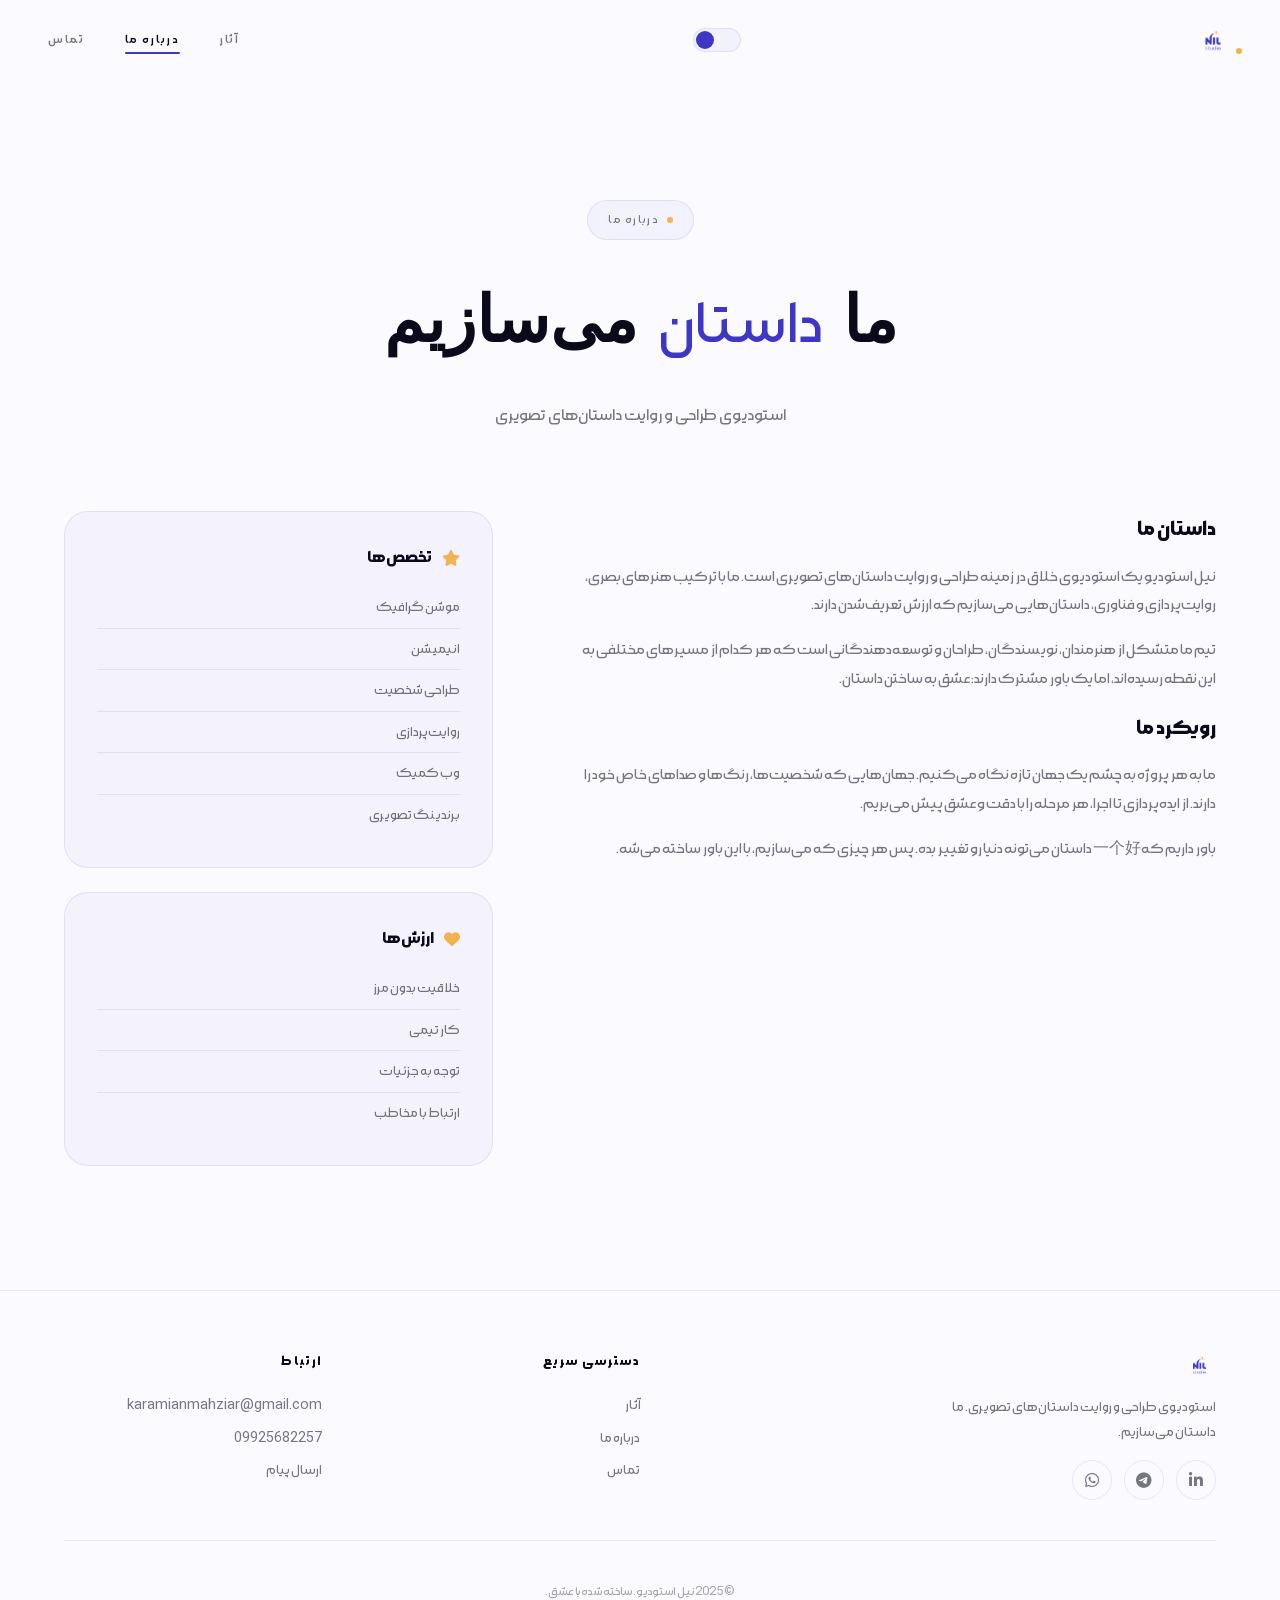
==== about.html @ c428eb84 "Initial commit: Nil Studio portfolio" ====
<!DOCTYPE html>
<html lang="fa" dir="rtl">
<head>
  <meta charset="UTF-8" />
  <meta name="viewport" content="width=device-width, initial-scale=1.0" />
  <title>درباره ما — نیل استودیو</title>
  <link rel="stylesheet" href="style.css" />
  <link rel="preconnect" href="https://fonts.googleapis.com">
  <link rel="preconnect" href="https://fonts.gstatic.com" crossorigin>
  <link href="https://fonts.googleapis.com/css2?family=Orbitron:wght@500;600;700&family=Inter:wght@300;400;500;600;700&display=swap" rel="stylesheet">
  <link rel="stylesheet" href="https://cdnjs.cloudflare.com/ajax/libs/font-awesome/6.4.0/css/all.min.css">
</head>
<body>

  <header class="navbar">
    <a href="index.html" class="logo">
      <img src="logo.png" alt="نیل استودیو" style="height: 32px; width: auto;">
    </a>
    <div class="theme-toggle">
      <input type="checkbox" id="darkModeToggle">
      <label for="darkModeToggle"></label>
    </div>
    <nav>
      <ul>
        <li><a href="index.html">آثار</a></li>
        <li><a href="about.html" class="active">درباره ما</a></li>
        <li><a href="contact.html">تماس</a></li>
      </ul>
    </nav>
  </header>

  <section class="about-page">
    <div class="about-hero-section">
      <div class="container">
        <div class="hero-badge reveal" style="display: inline-flex; margin-bottom: 24px;">
          <span class="hero-badge-dot"></span>
          درباره ما
        </div>
        <h1 class="reveal">
          ما <span class="gradient-text">داستان</span> می‌سازیم
        </h1>
        <p class="section-subtitle reveal" style="margin: 0 auto; max-width: 600px;">
          استودیوی طراحی و روایت داستان‌های تصویری
        </p>
      </div>
    </div>

    <div class="about-content-section">
      <div class="container">
        <div class="about-grid">
          <div class="about-text-block">
            <div class="reveal">
              <h2>داستان ما</h2>
              <p>نیل استودیو یک استودیوی خلاق در زمینه طراحی و روایت داستان‌های تصویری است. ما با ترکیب هنرهای بصری، روایت‌پردازی و فناوری، داستان‌هایی می‌سازیم که ارزش تعریف‌شدن دارند.</p>
              <p>تیم ما متشکل از هنرمندان، نویسندگان، طراحان و توسعه‌دهندگانی است که هر کدام از مسیرهای مختلفی به این نقطه رسیده‌اند، اما یک باور مشترک دارند: عشق به ساختن داستان.</p>
            </div>

            <div class="reveal">
              <h2>رویکرد ما</h2>
              <p>ما به هر پروژه به چشم یک جهان تازه نگاه می‌کنیم. جهان‌هایی که شخصیت‌ها، رنگ‌ها و صداهای خاص خود را دارند. از ایده‌پردازی تا اجرا، هر مرحله را با دقت و عشق پیش می‌بریم.</p>
              <p>باور داریم که一个好 داستان می‌تونه دنیا رو تغییر بده. پس هر چیزی که می‌سازیم، با این باور ساخته می‌شه.</p>
            </div>
          </div>

          <div class="about-sidebar-sticky">
            <div class="about-card reveal">
              <h3><i class="fas fa-star"></i> تخصص‌ها</h3>
              <ul>
                <li>موشن گرافیک</li>
                <li>انیمیشن</li>
                <li>طراحی شخصیت</li>
                <li>روایت‌پردازی</li>
                <li>وب کمیک</li>
                <li>برندینگ تصویری</li>
              </ul>
            </div>

            <div class="about-card reveal">
              <h3><i class="fas fa-heart"></i> ارزش‌ها</h3>
              <ul>
                <li>خلاقیت بدون مرز</li>
                <li>کار تیمی</li>
                <li>توجه به جزئیات</li>
                <li>ارتباط با مخاطب</li>
              </ul>
            </div>
          </div>
        </div>
      </div>
    </div>
  </section>

  <footer class="footer">
    <div class="container">
      <div class="footer-grid">
        <div class="footer-brand">
          <img src="logo.png" alt="نیل استودیو" style="height: 28px; width: auto; margin-bottom: 16px;">
          <p>استودیوی طراحی و روایت داستان‌های تصویری. ما داستان می‌سازیم.</p>
          <div class="footer-social">
            <a href="https://linkedin.com/in/mahziar-karamian-b6a629224/" target="_blank" aria-label="LinkedIn"><i class="fab fa-linkedin-in"></i></a>
            <a href="https://t.me/@M_ahzia_R" target="_blank" aria-label="Telegram"><i class="fab fa-telegram-plane"></i></a>
            <a href="https://wa.me/989925682257" target="_blank" aria-label="WhatsApp"><i class="fab fa-whatsapp"></i></a>
          </div>
        </div>
        <div class="footer-links">
          <h4>دسترسی سریع</h4>
          <a href="index.html">آثار</a>
          <a href="about.html">درباره ما</a>
          <a href="contact.html">تماس</a>
        </div>
        <div class="footer-links">
          <h4>ارتباط</h4>
          <a href="mailto:karamianmahziar@gmail.com">karamianmahziar@gmail.com</a>
          <a href="tel:09925682257">09925682257</a>
          <a href="contact.html">ارسال پیام</a>
        </div>
      </div>
      <div class="footer-bottom">
        &copy; 2025 نیل استودیو. ساخته شده با عشق.
      </div>
    </div>
  </footer>

  <script src="script.js"></script>
</body>
</html>
---- style.css ----
/* ===== DESIGN SYSTEM ===== */
:root {
  --primary: #3e37c4;
  --primary-light: #5B52D9;
  --primary-dark: #2a258a;
  --secondary: #f1b34f;
  --secondary-light: #f5c97a;
  --gradient-1: #3e37c4;
  --gradient-2: #f1b34f;
  --gradient-3: #3e37c4;
  --gradient-hero: #0a0a1a;
  --bg: #0a0a0f;
  --bg-card: rgba(255,255,255,0.04);
  --bg-card-hover: rgba(255,255,255,0.08);
  --surface: rgba(255,255,255,0.06);
  --surface-hover: rgba(255,255,255,0.1);
  --text: #f2f2f2;
  --text-secondary: rgba(255,255,255,0.65);
  --text-tertiary: rgba(255,255,255,0.4);
  --border: rgba(255,255,255,0.1);
  --border-hover: rgba(255,255,255,0.2);
  --glass: rgba(255,255,255,0.04);
  --glass-border: rgba(255,255,255,0.08);
  --shadow: 0 25px 50px -12px rgba(0,0,0,0.5);
  --shadow-lg: 0 50px 100px -20px rgba(0,0,0,0.6);
  --radius-sm: 8px;
  --radius-md: 16px;
  --radius-lg: 24px;
  --radius-xl: 32px;
  --transition: all 0.4s cubic-bezier(0.25, 0.46, 0.45, 0.94);
  --transition-slow: all 0.6s cubic-bezier(0.25, 0.46, 0.45, 0.94);
  --font-display: 'Orbitron', sans-serif;
  --font-body: 'Inter', sans-serif;
  --max-width: 1200px;
  --nav-height: 80px;
}

.light {
  --gradient-hero: #e8e6ff;
  --bg: #fafaff;
  --bg-card: rgba(62,55,196,0.03);
  --bg-card-hover: rgba(62,55,196,0.06);
  --surface: rgba(62,55,196,0.04);
  --surface-hover: rgba(62,55,196,0.08);
  --text: #0a0a1a;
  --text-secondary: rgba(10,10,26,0.55);
  --text-tertiary: rgba(10,10,26,0.35);
  --border: rgba(62,55,196,0.1);
  --border-hover: rgba(62,55,196,0.2);
  --glass: rgba(255,255,255,0.6);
  --glass-border: rgba(108,60,225,0.1);
  --shadow: 0 25px 50px -12px rgba(108,60,225,0.15);
  --shadow-lg: 0 50px 100px -20px rgba(108,60,225,0.2);
}

* { margin: 0; padding: 0; box-sizing: border-box; }

html { scroll-behavior: smooth; }

body {
  background: var(--bg);
  color: var(--text);
  font-family: var(--font-body);
  line-height: 1.7;
  overflow-x: hidden;
  min-height: 100vh;
}

::selection { background: var(--primary); color: #fff; }

::-webkit-scrollbar { width: 6px; }
::-webkit-scrollbar-track { background: var(--bg); }
::-webkit-scrollbar-thumb { background: var(--primary); border-radius: 3px; }
::-webkit-scrollbar-thumb:hover { background: #5B52D9; }

img { max-width: 100%; display: block; }
a { text-decoration: none; color: inherit; }
ul { list-style: none; }

.container {
  max-width: var(--max-width);
  margin: 0 auto;
  padding: 0 24px;
}

/* ===== UTILITY ===== */
.gradient-text {
  color: var(--primary);
}

.gradient-text-2 {
  color: var(--secondary);
}

.section-badge {
  display: inline-flex;
  align-items: center;
  gap: 8px;
  padding: 8px 20px;
  background: var(--surface);
  border: 1px solid var(--border);
  border-radius: 50px;
  font-size: 0.8rem;
  font-weight: 500;
  letter-spacing: 2px;
  text-transform: uppercase;
  color: var(--text-secondary);
  margin-bottom: 20px;
}

.section-badge::before {
  content: '';
  width: 6px;
  height: 6px;
  border-radius: 50%;
  background: var(--secondary);
  animation: pulse-dot 2s ease-in-out infinite;
}

@keyframes pulse-dot {
  0%, 100% { opacity: 1; transform: scale(1); }
  50% { opacity: 0.5; transform: scale(0.8); }
}

.section-title {
  font-family: var(--font-display);
  font-size: clamp(2rem, 5vw, 3.5rem);
  line-height: 1.15;
  margin-bottom: 20px;
  position: relative;
  display: inline-block;
}

.section-title::after {
  content: '';
  position: absolute;
  bottom: -8px;
  left: 0;
  width: 60px;
  height: 3px;
  background: var(--secondary);
  border-radius: 2px;
}

html[dir="rtl"] .section-title::after {
  left: auto;
  right: 0;
}

/* Centered section titles */
.projects-header .section-title::after,
.team-header .section-title::after {
  left: 50%;
  transform: translateX(-50%);
}

html[dir="rtl"] .projects-header .section-title::after,
html[dir="rtl"] .team-header .section-title::after {
  left: auto;
  right: 50%;
  transform: translateX(50%);
}

.section-subtitle {
  font-size: 1.1rem;
  color: var(--text-secondary);
  max-width: 600px;
  line-height: 1.8;
}

/* ===== MOUSE FOLLOWER ===== */
.mouse-follower {
  position: fixed;
  width: 20px;
  height: 20px;
  background: #f1b34f;
  border-radius: 50%;
  pointer-events: none;
  z-index: 99999;
  mix-blend-mode: difference;
  transform: translate(-50%, -50%);
  transition: width 0.3s, height 0.3s, opacity 0.3s;
  opacity: 0;
}

.mouse-follower.active { opacity: 1; }
.mouse-follower.hover { width: 60px; height: 60px; opacity: 0.4; }

/* ===== NAVBAR ===== */
.navbar {
  position: fixed;
  top: 0;
  left: 0;
  right: 0;
  height: var(--nav-height);
  display: flex;
  justify-content: space-between;
  align-items: center;
  padding: 0 48px;
  z-index: 1000;
  background: transparent;
  transition: var(--transition);
}

.navbar.scrolled {
  background: var(--glass);
  backdrop-filter: blur(20px);
  -webkit-backdrop-filter: blur(20px);
  border-bottom: 1px solid var(--glass-border);
}

.logo {
  font-family: var(--font-display);
  font-size: 1.6rem;
  font-weight: 700;
  position: relative;
}

.logo::after {
  content: '';
  position: absolute;
  width: 6px;
  height: 6px;
  border-radius: 50%;
  background: var(--secondary);
  bottom: 2px;
  right: -10px;
  animation: pulse-dot 2s ease-in-out infinite;
}

nav ul {
  display: flex;
  gap: 40px;
  align-items: center;
}

nav a {
  font-size: 0.8rem;
  font-weight: 500;
  letter-spacing: 2px;
  text-transform: uppercase;
  color: var(--text-secondary);
  transition: var(--transition);
  position: relative;
  padding: 5px 0;
}

nav a::after {
  content: '';
  position: absolute;
  bottom: -2px;
  left: 0;
  width: 0;
  height: 2px;
  background: var(--primary);
  transition: width 0.4s cubic-bezier(0.25, 0.46, 0.45, 0.94);
  border-radius: 1px;
}

nav a:hover { color: var(--text); }
nav a:hover::after { width: 100%; }

nav a.active {
  color: var(--text);
}

nav a.active::after {
  width: 100%;
}

.theme-toggle {
  display: flex;
  align-items: center;
  gap: 10px;
}

.theme-toggle input { display: none; }

.theme-toggle label {
  width: 48px;
  height: 24px;
  background: var(--surface);
  border: 1px solid var(--border);
  display: block;
  border-radius: 50px;
  position: relative;
  cursor: pointer;
  transition: var(--transition);
}

.theme-toggle label::after {
  content: '';
  width: 18px;
  height: 18px;
  background: var(--primary);
  position: absolute;
  top: 2px;
  left: 2px;
  border-radius: 50%;
  transition: var(--transition);
}

.theme-toggle input:checked + label::after {
  left: 26px;
}

/* ===== HERO ===== */
.hero {
  position: relative;
  min-height: 100vh;
  display: flex;
  align-items: center;
  justify-content: center;
  text-align: center;
  padding: 120px 24px 80px;
  overflow: hidden;
}

.hero-video {
  padding: 0;
  min-height: 100vh;
}

.hero-video-bg {
  position: absolute;
  inset: 0;
  z-index: 0;
  overflow: hidden;
  background: var(--gradient-hero);
  display: flex;
  align-items: center;
  justify-content: center;
}

.hero-video-fallback {
  position: absolute;
  inset: 0;
  display: flex;
  flex-direction: column;
  align-items: center;
  justify-content: center;
  color: var(--text-secondary);
  z-index: 1;
}

.hero-video-fallback i {
  font-size: 4rem;
  margin-bottom: 16px;
  color: var(--primary);
  opacity: 0.3;
}

.hero-video-fallback span {
  font-size: 0.9rem;
  letter-spacing: 2px;
  text-transform: uppercase;
  opacity: 0.3;
}

.hero-video-bg video {
  width: 100%;
  height: 100%;
  object-fit: cover;
  position: absolute;
  top: 0;
  left: 0;
}

.hero-video-overlay {
  position: absolute;
  inset: 0;
  background: rgba(10,10,26,0.5);
  z-index: 2;
}

.light .hero-video-overlay {
  background: rgba(250,250,255,0.3);
}

.hero-video .hero-grid,
.hero-video .hero-glow {
  z-index: 1;
}

.hero-video .hero-content {
  z-index: 2;
}

.hero-video .hero-scroll {
  z-index: 2;
}

.hero-bg {
  position: absolute;
  inset: 0;
  background: var(--bg);
  z-index: 0;
}

.hero-grid {
  position: absolute;
  inset: 0;
  background-image:
    linear-gradient(var(--border) 1px, transparent 1px),
    linear-gradient(90deg, var(--border) 1px, transparent 1px);
  background-size: 60px 60px;
  z-index: 0;
  opacity: 0.3;
  mask-image: radial-gradient(ellipse at center, black 30%, transparent 70%);
  -webkit-mask-image: radial-gradient(ellipse at center, black 30%, transparent 70%);
}

.hero-glow {
  position: absolute;
  width: 600px;
  height: 600px;
  border-radius: 50%;
  background: var(--primary);
  filter: blur(150px);
  opacity: 0.15;
  top: 50%;
  left: 50%;
  transform: translate(-50%, -50%);
  z-index: 0;
  animation: glow-float 8s ease-in-out infinite;
}

.hero-glow-2 {
  position: absolute;
  width: 400px;
  height: 400px;
  border-radius: 50%;
  background: #f1b34f;
  filter: blur(120px);
  opacity: 0.08;
  top: 30%;
  right: 10%;
  z-index: 0;
  animation: glow-float 10s ease-in-out infinite reverse;
}

@keyframes glow-float {
  0%, 100% { transform: translate(-50%, -50%) scale(1); }
  33% { transform: translate(-40%, -60%) scale(1.1); }
  66% { transform: translate(-60%, -40%) scale(0.95); }
}

.hero-content {
  position: relative;
  z-index: 1;
  max-width: 900px;
}

.hero-badge {
  display: inline-flex;
  align-items: center;
  gap: 8px;
  padding: 8px 20px;
  background: var(--surface);
  border: 1px solid var(--border);
  border-radius: 50px;
  font-size: 0.8rem;
  letter-spacing: 2px;
  text-transform: uppercase;
  color: var(--text-secondary);
  margin-bottom: 30px;
  backdrop-filter: blur(10px);
}

.hero-badge-dot {
  width: 6px;
  height: 6px;
  border-radius: 50%;
  background: var(--secondary);
  animation: pulse-dot 2s ease-in-out infinite;
}

.hero-title {
  font-family: var(--font-display);
  font-size: clamp(2.5rem, 8vw, 5.5rem);
  line-height: 1.08;
  margin-bottom: 24px;
  font-weight: 700;
  text-shadow: 0 0 80px rgba(62,55,196,0.15);
}

.hero-title-line {
  display: block;
}

.hero-title .gradient-text {
  display: inline-block;
}

.hero-subtitle {
  font-size: clamp(1rem, 2vw, 1.25rem);
  color: var(--text-secondary);
  max-width: 600px;
  margin: 0 auto 40px;
  line-height: 1.8;
}

.hero-actions {
  display: flex;
  gap: 16px;
  justify-content: center;
  flex-wrap: wrap;
}

.btn-primary {
  display: inline-flex;
  align-items: center;
  gap: 10px;
  padding: 16px 36px;
  background: var(--primary);
  color: #fff;
  border: none;
  border-radius: 50px;
  font-size: 0.9rem;
  font-weight: 600;
  font-family: var(--font-body);
  cursor: pointer;
  transition: var(--transition);
  position: relative;
  overflow: hidden;
}

.btn-primary i {
  color: var(--secondary);
}

.btn-primary::before {
  content: '';
  position: absolute;
  inset: 0;
  background: rgba(241,179,79,0.15);
  opacity: 0;
  transition: var(--transition);
}

.btn-primary:hover::before { opacity: 1; }
.btn-primary:hover { transform: translateY(-3px); box-shadow: 0 20px 40px -10px rgba(241,179,79,0.3); }

.btn-primary:hover i {
  animation: arrow-bounce 0.8s ease-in-out infinite;
}

.btn-secondary {
  display: inline-flex;
  align-items: center;
  gap: 10px;
  padding: 16px 36px;
  background: transparent;
  color: var(--text);
  border: 1px solid var(--border);
  border-radius: 50px;
  font-size: 0.9rem;
  font-weight: 600;
  font-family: var(--font-body);
  cursor: pointer;
  transition: var(--transition);
}

.btn-secondary:hover {
  border-color: var(--primary);
  background: var(--surface);
  transform: translateY(-3px);
}

.hero-scroll {
  position: absolute;
  bottom: 40px;
  left: 50%;
  transform: translateX(-50%);
  z-index: 1;
  display: flex;
  flex-direction: column;
  align-items: center;
  gap: 8px;
  color: var(--text-tertiary);
  font-size: 0.7rem;
  letter-spacing: 2px;
  text-transform: uppercase;
}

.scroll-line {
  width: 1px;
  height: 40px;
  background: var(--text-tertiary);
  position: relative;
  overflow: hidden;
}

.scroll-line::after {
  content: '';
  position: absolute;
  top: -50%;
  left: 0;
  width: 100%;
  height: 50%;
  background: #f1b34f;
  animation: scroll-line 2s ease-in-out infinite;
}

@keyframes scroll-line {
  0% { top: -50%; }
  100% { top: 100%; }
}

/* ===== FLOATING SHAPES ===== */
.floating-shapes {
  position: absolute;
  inset: 0;
  z-index: 0;
  pointer-events: none;
  overflow: hidden;
}

.shape {
  position: absolute;
  border-radius: 50%;
  opacity: 0.03;
  animation: shape-float 20s ease-in-out infinite;
}

.shape:nth-child(1) {
  width: 300px; height: 300px;
  background: var(--primary);
  top: 10%; left: 5%;
  animation-delay: 0s;
}

.shape:nth-child(2) {
  width: 200px; height: 200px;
  background: #f1b34f;
  top: 60%; right: 10%;
  animation-delay: -5s;
}

.shape:nth-child(3) {
  width: 150px; height: 150px;
  background: var(--primary-light);
  bottom: 20%; left: 30%;
  animation-delay: -10s;
}

.shape:nth-child(4) {
  width: 250px; height: 250px;
  background: var(--primary);
  top: 20%; right: 30%;
  animation-delay: -15s;
  border-radius: 30% 70% 70% 30% / 30% 30% 70% 70%;
}

@keyframes shape-float {
  0%, 100% { transform: translate(0, 0) rotate(0deg); }
  25% { transform: translate(30px, -50px) rotate(5deg); }
  50% { transform: translate(-20px, 30px) rotate(-3deg); }
  75% { transform: translate(50px, 20px) rotate(7deg); }
}

/* ===== PROJECTS SECTION ===== */
.projects-section {
  padding: 120px 0;
  position: relative;
}

.projects-section::before {
  content: '';
  position: absolute;
  top: 0;
  left: 0;
  right: 0;
  height: 1px;
  background: linear-gradient(90deg, transparent, rgba(241,179,79,0.3), transparent);
}

.projects-section::after {
  content: '';
  position: absolute;
  bottom: 0;
  left: 0;
  right: 0;
  height: 1px;
  background: linear-gradient(90deg, transparent, rgba(241,179,79,0.3), transparent);
}

.projects-header {
  text-align: center;
  margin-bottom: 80px;
}

.projects-grid {
  display: flex;
  flex-direction: column;
  gap: 30px;
}

.project-card {
  display: grid;
  grid-template-columns: 1fr 1fr;
  gap: 60px;
  align-items: center;
  padding: 40px;
  background: var(--bg-card);
  border: 1px solid var(--border);
  border-radius: var(--radius-lg);
  transition: var(--transition);
  position: relative;
  overflow: hidden;
  cursor: pointer;
}

.project-card::before {
  content: '';
  position: absolute;
  inset: 0;
  background: linear-gradient(135deg, rgba(241,179,79,0.08), rgba(62,55,196,0.04));
  opacity: 0;
  transition: var(--transition);
  border-radius: var(--radius-lg);
}

.project-card::after {
  content: '';
  position: absolute;
  right: -50%;
  top: -50%;
  width: 200%;
  height: 200%;
  background: radial-gradient(circle at var(--mouse-x, 50%) var(--mouse-y, 50%), rgba(241,179,79,0.06), transparent 60%);
  opacity: 0;
  transition: opacity 0.6s;
  pointer-events: none;
  z-index: 0;
  border-radius: var(--radius-lg);
}

.project-card:hover {
  border-color: rgba(241,179,79,0.3);
  background: var(--bg-card-hover);
  transform: translateY(-4px);
  box-shadow: 0 30px 60px -15px rgba(241,179,79,0.15), var(--shadow);
}

.project-card:hover::before {
  opacity: 1;
}

.project-card:hover::after {
  opacity: 1;
}

.project-card-content {
  position: relative;
  z-index: 1;
}

.project-card-label {
  display: inline-block;
  padding: 6px 14px;
  background: rgba(241,179,79,0.12);
  border: 1px solid rgba(241,179,79,0.25);
  border-radius: 50px;
  font-size: 0.7rem;
  letter-spacing: 1px;
  text-transform: uppercase;
  color: var(--secondary);
  margin-bottom: 16px;
  font-weight: 600;
}

.project-card-title {
  font-family: var(--font-display);
  font-size: 1.6rem;
  margin-bottom: 16px;
  line-height: 1.3;
}

.project-card-desc {
  color: var(--text-secondary);
  margin-bottom: 24px;
  line-height: 1.7;
  font-size: 0.95rem;
}

.project-card-tags {
  display: flex;
  gap: 8px;
  flex-wrap: wrap;
  margin-bottom: 24px;
}

.project-tag {
  padding: 4px 12px;
  background: var(--surface);
  border: 1px solid var(--border);
  border-radius: 50px;
  font-size: 0.75rem;
  color: var(--text-secondary);
  transition: var(--transition);
}

.project-tag:hover {
  border-color: var(--secondary);
  color: var(--secondary);
}

.project-card-link {
  display: inline-flex;
  align-items: center;
  gap: 10px;
  font-size: 0.85rem;
  font-weight: 600;
  color: var(--text);
  transition: var(--transition);
  padding: 12px 28px;
  border: 1px solid var(--border);
  border-radius: 50px;
  position: relative;
  overflow: hidden;
}

.project-card-link::before {
  content: '';
  position: absolute;
  inset: 0;
  background: linear-gradient(135deg, var(--primary), rgba(62,55,196,0.6));
  opacity: 0;
  transition: var(--transition);
  border-radius: 50px;
}

.project-card-link i {
  transition: var(--transition);
  position: relative;
  z-index: 1;
}

.project-card-link span {
  position: relative;
  z-index: 1;
}

.project-card-link:hover {
  border-color: transparent;
  color: #fff;
  transform: translateY(-2px);
  box-shadow: 0 12px 30px -8px rgba(62,55,196,0.4);
}

.project-card-link:hover::before {
  opacity: 1;
}

.project-card-link:hover i {
  animation: arrow-bounce 0.8s ease-in-out infinite;
}

@keyframes arrow-bounce {
  0%, 100% { transform: translateX(0); }
  50% { transform: translateX(4px); }
}

.project-card-visual {
  position: relative;
  z-index: 1;
  aspect-ratio: 4/3;
  border-radius: var(--radius-md);
  overflow: hidden;
  background: var(--surface);
}

.project-card-image {
  width: 100%;
  height: 100%;
  object-fit: cover;
  transition: var(--transition-slow);
}

.project-card:hover .project-card-image {
  transform: scale(1.05);
}

.card-video {
  width: 100%;
  height: 100%;
  object-fit: cover;
  transition: var(--transition-slow);
  display: block;
}

.project-card:hover .card-video {
  transform: scale(1.05);
}

.project-card-visual-placeholder {
  width: 100%;
  height: 100%;
  display: flex;
  flex-direction: column;
  align-items: center;
  justify-content: center;
  gap: 12px;
  background: var(--primary);
  color: #fff;
  font-weight: 600;
  font-size: 1rem;
  opacity: 0.6;
}

.project-card-visual-placeholder i {
  font-size: 2rem;
  opacity: 0.5;
}

.video-mute-btn {
  position: absolute;
  bottom: 12px;
  right: 12px;
  z-index: 3;
  width: 36px;
  height: 36px;
  border-radius: 50%;
  border: none;
  background: rgba(10,10,15,0.7);
  color: #f2f2f2;
  font-size: 0.9rem;
  cursor: pointer;
  display: flex;
  align-items: center;
  justify-content: center;
  opacity: 0;
  transition: var(--transition);
  backdrop-filter: blur(4px);
}

html[dir="rtl"] .video-mute-btn {
  right: auto;
  left: 12px;
}

.project-card:hover .video-mute-btn {
  opacity: 1;
}

.video-mute-btn:hover {
  background: rgba(10,10,15,0.9);
  transform: scale(1.1);
}

.project-card-visual-overlay {
  position: absolute;
  inset: 0;
  background: linear-gradient(135deg, rgba(241,179,79,0.3), rgba(62,55,196,0.2));
  opacity: 0;
  transition: var(--transition);
}

.project-card-visual-overlay::after {
  content: '';
  position: absolute;
  inset: 0;
  border: 2px solid rgba(241,179,79,0.4);
  opacity: 0;
  transition: var(--transition);
  border-radius: inherit;
}

.project-card:hover .project-card-visual-overlay {
  opacity: 1;
}

.project-card:hover .project-card-visual-overlay::after {
  opacity: 1;
}

/* Alternate layout */
.project-card:nth-child(even) {
  grid-template-columns: 1fr 1fr;
}

.project-card:nth-child(even) .project-card-visual {
  order: -1;
}

@media (max-width: 1024px) {
  .project-card,
  .project-card:nth-child(even) {
    grid-template-columns: 1fr;
    gap: 30px;
  }
  .project-card:nth-child(even) .project-card-visual {
    order: 0;
  }
  .project-card-title {
    font-size: 1.3rem;
  }
}

@media (max-width: 768px) {
  .projects-section {
    padding: 80px 0;
  }
  .project-card {
    padding: 24px;
  }
}

@media (max-width: 480px) {
  .project-card-title {
    font-size: 1.1rem;
  }
}

/* ===== STATS SECTION ===== */
.stats-section {
  padding: 100px 0;
  position: relative;
}

.stats-section::before {
  content: '';
  position: absolute;
  inset: 0;
  background: var(--surface);
  mask-image: linear-gradient(to bottom, transparent, black 20%, black 80%, transparent);
  -webkit-mask-image: linear-gradient(to bottom, transparent, black 20%, black 80%, transparent);
}

.stats-grid {
  display: grid;
  grid-template-columns: repeat(4, 1fr);
  gap: 40px;
  position: relative;
  z-index: 1;
}

.stat-item {
  text-align: center;
  padding: 40px 20px;
  transition: var(--transition);
}

.stat-item:hover .stat-number {
  transform: scale(1.05);
}

.stat-number {
  transition: var(--transition);
}

.stat-number {
  font-family: var(--font-display);
  font-size: 3.5rem;
  font-weight: 700;
  color: var(--secondary);
  margin-bottom: 8px;
  line-height: 1;
  text-shadow: 0 0 40px rgba(241,179,79,0.15);
}

.stat-label {
  color: var(--text-secondary);
  font-size: 0.9rem;
  font-weight: 500;
}

/* ===== TESTIMONIALS / QUOTE ===== */
.quote-section {
  padding: 100px 0;
  text-align: center;
  position: relative;
}

.quote-section::before {
  content: '';
  position: absolute;
  top: 0;
  left: 0;
  right: 0;
  height: 1px;
  background: linear-gradient(90deg, transparent, rgba(241,179,79,0.3), transparent);
}

.quote-section::after {
  content: '';
  position: absolute;
  bottom: 0;
  left: 0;
  right: 0;
  height: 1px;
  background: linear-gradient(90deg, transparent, rgba(241,179,79,0.3), transparent);
}

.quote-block {
  max-width: 700px;
  margin: 0 auto;
}

.quote-icon {
  font-size: 3rem;
  color: var(--text-tertiary);
  margin-bottom: 24px;
  line-height: 1;
  font-family: serif;
}

.quote-text {
  font-size: 1.5rem;
  line-height: 1.6;
  color: var(--text);
  margin-bottom: 24px;
  font-style: italic;
}

.quote-author {
  color: var(--text-secondary);
  font-size: 0.9rem;
  font-weight: 500;
}

/* ===== FOOTER ===== */
.footer {
  padding: 60px 0 40px;
  border-top: 1px solid var(--border);
}

.footer-grid {
  display: grid;
  grid-template-columns: 2fr 1fr 1fr;
  gap: 60px;
  margin-bottom: 40px;
}

.footer-brand h3 {
  font-family: var(--font-display);
  font-size: 1.3rem;
  margin-bottom: 16px;
  color: var(--primary);
}

.footer-brand p {
  color: var(--text-secondary);
  font-size: 0.9rem;
  max-width: 300px;
  line-height: 1.7;
}

.footer-links h4 {
  font-size: 0.8rem;
  font-weight: 600;
  letter-spacing: 2px;
  text-transform: uppercase;
  color: var(--text);
  margin-bottom: 16px;
}

.footer-links a {
  display: block;
  color: var(--text-secondary);
  font-size: 0.9rem;
  padding: 4px 0;
  transition: var(--transition);
}

.footer-links a:hover { color: var(--text); }

.footer-social {
  display: flex;
  gap: 12px;
  margin-top: 16px;
}

.footer-social a {
  width: 40px;
  height: 40px;
  display: flex;
  align-items: center;
  justify-content: center;
  border-radius: 50%;
  border: 1px solid var(--border);
  color: var(--text-secondary);
  transition: var(--transition);
}

.footer-social a:hover {
  border-color: var(--secondary);
  color: var(--secondary);
  background: var(--surface);
  transform: translateY(-3px);
}

.footer-bottom {
  text-align: center;
  padding-top: 40px;
  border-top: 1px solid var(--border);
  color: var(--text-tertiary);
  font-size: 0.8rem;
}

/* ===== ABOUT PAGE ===== */
.about-page {
  padding-top: var(--nav-height);
}

.about-hero-section {
  padding: 120px 0 80px;
  text-align: center;
  position: relative;
}

.about-hero-section h1 {
  font-family: var(--font-display);
  font-size: clamp(2.5rem, 6vw, 4rem);
  margin-bottom: 20px;
}

.about-content-section {
  padding: 0 0 100px;
}

.about-grid {
  display: grid;
  grid-template-columns: 1.5fr 1fr;
  gap: 80px;
  align-items: start;
}

.about-text-block h2 {
  font-size: 1.3rem;
  font-weight: 600;
  margin-bottom: 16px;
  margin-top: 40px;
}

.about-text-block h2:first-child { margin-top: 0; }

.about-text-block p {
  color: var(--text-secondary);
  line-height: 1.8;
  margin-bottom: 16px;
}

.about-sidebar-sticky {
  position: sticky;
  top: calc(var(--nav-height) + 40px);
}

.about-card {
  background: var(--bg-card);
  border: 1px solid var(--border);
  border-radius: var(--radius-lg);
  padding: 32px;
  margin-bottom: 24px;
}

.about-card h3 {
  font-size: 1rem;
  font-weight: 600;
  margin-bottom: 16px;
  display: flex;
  align-items: center;
  gap: 10px;
}

.about-card h3 i { color: var(--secondary); }

.about-card ul li {
  padding: 8px 0;
  border-bottom: 1px solid var(--border);
  color: var(--text-secondary);
  font-size: 0.9rem;
}

.about-card ul li:last-child { border-bottom: none; }

/* ===== CONTACT PAGE ===== */
.contact-page {
  padding-top: var(--nav-height);
}

.contact-hero-section {
  padding: 120px 0 80px;
  text-align: center;
  position: relative;
}

.contact-hero-section h1 {
  font-family: var(--font-display);
  font-size: clamp(2.5rem, 6vw, 4rem);
  margin-bottom: 20px;
}

.contact-content-section {
  padding: 0 0 100px;
}

.contact-grid {
  display: grid;
  grid-template-columns: 1fr 1fr;
  gap: 80px;
}

.contact-info-cards {
  display: flex;
  flex-direction: column;
  gap: 16px;
}

.contact-info-card {
  display: flex;
  align-items: flex-start;
  gap: 16px;
  padding: 20px;
  background: var(--bg-card);
  border: 1px solid var(--border);
  border-radius: var(--radius-md);
  transition: var(--transition);
}

.contact-info-card:hover {
  border-color: var(--border-hover);
  background: var(--bg-card-hover);
}

.contact-info-card-icon {
  width: 44px;
  height: 44px;
  display: flex;
  align-items: center;
  justify-content: center;
  border-radius: 12px;
  background: rgba(62,55,196,0.15);
  color: var(--secondary);
  font-size: 1.1rem;
  flex-shrink: 0;
}

.contact-info-card h4 {
  font-size: 0.9rem;
  font-weight: 600;
  margin-bottom: 4px;
}

.contact-info-card p {
  color: var(--text-secondary);
  font-size: 0.85rem;
}

.contact-socials {
  display: flex;
  gap: 12px;
  margin-top: 8px;
}

.contact-socials a {
  width: 48px;
  height: 48px;
  display: flex;
  align-items: center;
  justify-content: center;
  border-radius: 50%;
  border: 1px solid var(--border);
  color: var(--text-secondary);
  transition: var(--transition);
  font-size: 1.1rem;
}

.contact-socials a:hover {
  border-color: var(--secondary);
  color: var(--secondary);
  background: var(--surface);
  transform: translateY(-3px);
}

.contact-form-card {
  background: var(--bg-card);
  border: 1px solid var(--border);
  border-radius: var(--radius-lg);
  padding: 40px;
}

.contact-form-card h3 {
  font-size: 1.3rem;
  font-weight: 600;
  margin-bottom: 8px;
}

.contact-form-card > p {
  color: var(--text-secondary);
  font-size: 0.9rem;
  margin-bottom: 32px;
}

.form-group {
  margin-bottom: 20px;
}

.form-group label {
  display: block;
  font-size: 0.85rem;
  font-weight: 500;
  margin-bottom: 8px;
  color: var(--text);
}

.form-group input,
.form-group textarea {
  width: 100%;
  padding: 14px 16px;
  background: var(--surface);
  border: 1px solid var(--border);
  border-radius: var(--radius-sm);
  color: var(--text);
  font-family: var(--font-body);
  font-size: 0.95rem;
  transition: var(--transition);
}

.form-group input:focus,
.form-group textarea:focus {
  outline: none;
  border-color: var(--primary);
  background: var(--bg-card);
  box-shadow: 0 0 0 3px rgba(62,55,196,0.15);
}

/* ===== RESUME PAGE ===== */
.resume-page {
  padding-top: var(--nav-height);
}

.resume-hero-section {
  padding: 120px 0 60px;
  text-align: center;
}

.resume-hero-section h1 {
  font-family: var(--font-display);
  font-size: clamp(2.5rem, 6vw, 4rem);
  margin-bottom: 16px;
}

.resume-container {
  max-width: 900px;
  margin: 0 auto;
  padding: 0 24px 100px;
}

.resume-header-card {
  background: var(--bg-card);
  border: 1px solid var(--border);
  border-radius: var(--radius-lg);
  padding: 48px;
  text-align: center;
  margin-bottom: 40px;
}

.resume-header-info h1 {
  font-size: 2rem;
  margin-bottom: 20px;
}

.resume-contact-row {
  display: flex;
  justify-content: center;
  gap: 24px;
  flex-wrap: wrap;
  margin-bottom: 20px;
}

.resume-contact-item {
  display: flex;
  align-items: center;
  gap: 8px;
  color: var(--text-secondary);
  font-size: 0.9rem;
}

.resume-contact-item i {
  color: var(--secondary);
}

.resume-summary {
  color: var(--text-secondary);
  max-width: 600px;
  margin: 0 auto;
  line-height: 1.7;
}

.resume-grid {
  display: grid;
  grid-template-columns: 1fr 1.5fr;
  gap: 40px;
}

.resume-section {
  margin-bottom: 40px;
}

.section-title-resume {
  font-size: 1.1rem;
  font-weight: 600;
  margin-bottom: 20px;
  display: flex;
  align-items: center;
  gap: 10px;
}

.section-title-resume i { color: var(--secondary); }

.skills-category {
  margin-bottom: 20px;
}

.skills-category h3 {
  font-size: 0.9rem;
  font-weight: 600;
  margin-bottom: 6px;
}

.skills-category p {
  font-size: 0.85rem;
  color: var(--text-secondary);
  line-height: 1.6;
}

.education-item {
  margin-bottom: 16px;
}

.education-item h3 {
  font-size: 0.95rem;
  font-weight: 600;
  margin-bottom: 4px;
}

.education-item p {
  font-size: 0.85rem;
  color: var(--text-secondary);
}

.cert-list li {
  display: flex;
  align-items: flex-start;
  gap: 10px;
  padding: 8px 0;
  font-size: 0.9rem;
  color: var(--text-secondary);
}

.cert-list li i {
  color: var(--secondary);
  margin-top: 3px;
}

.experience-item {
  margin-bottom: 32px;
  padding-bottom: 32px;
  border-bottom: 1px solid var(--border);
}

.experience-item:last-child { border-bottom: none; margin-bottom: 0; padding-bottom: 0; }

.exp-header {
  display: flex;
  justify-content: space-between;
  align-items: flex-start;
  gap: 12px;
  margin-bottom: 4px;
}

.exp-header h3 {
  font-size: 1rem;
  font-weight: 600;
}

.exp-date {
  font-size: 0.8rem;
  color: var(--secondary);
  white-space: nowrap;
  padding: 4px 12px;
  background: var(--surface);
  border-radius: 50px;
}

.exp-location {
  font-size: 0.85rem;
  color: var(--text-secondary);
  margin-bottom: 12px;
  font-style: italic;
}

.exp-details {
  padding-left: 20px;
}

.exp-details li {
  position: relative;
  padding: 4px 0;
  font-size: 0.9rem;
  color: var(--text-secondary);
  line-height: 1.6;
}

.exp-details li::before {
  content: '›';
  position: absolute;
  left: -16px;
  color: var(--secondary);
  font-weight: 700;
  font-size: 1.1rem;
}

/* ===== PROJECT DETAIL PAGES ===== */
.project-detail-page {
  padding-top: var(--nav-height);
}

.project-detail-hero {
  padding: 120px 0 60px;
  text-align: center;
  position: relative;
}

.project-detail-hero h1 {
  font-family: var(--font-display);
  font-size: clamp(2rem, 5vw, 3.5rem);
  margin-bottom: 16px;
}

.project-detail-subtitle {
  color: var(--text-secondary);
  font-size: 1.1rem;
  max-width: 600px;
  margin: 0 auto 24px;
}

.project-detail-meta {
  display: flex;
  justify-content: center;
  gap: 16px;
  flex-wrap: wrap;
}

.project-detail-meta span {
  padding: 8px 20px;
  background: var(--surface);
  border: 1px solid var(--border);
  border-radius: 50px;
  font-size: 0.85rem;
  color: var(--text-secondary);
}

.project-detail-section {
  padding: 80px 0;
}

.project-detail-section:nth-child(even) {
  background: var(--surface);
}

.project-detail-section h2 {
  font-family: var(--font-display);
  font-size: clamp(1.5rem, 3vw, 2.2rem);
  margin-bottom: 16px;
  text-align: center;
}

.project-detail-section .section-desc {
  text-align: center;
  color: var(--text-secondary);
  max-width: 600px;
  margin: 0 auto 50px;
  font-size: 1rem;
}

.overview-grid {
  display: grid;
  grid-template-columns: 1.5fr 1fr;
  gap: 60px;
  align-items: start;
}

.overview-text p {
  color: var(--text-secondary);
  line-height: 1.8;
  font-size: 1rem;
}

.stats-row {
  display: grid;
  grid-template-columns: repeat(3, 1fr);
  gap: 20px;
  margin-top: 40px;
}

.stat-card {
  text-align: center;
  padding: 24px 16px;
  background: var(--bg-card);
  border: 1px solid var(--border);
  border-radius: var(--radius-md);
}

.stat-card h3 {
  font-family: var(--font-display);
  font-size: 2rem;
  color: var(--secondary);
  margin-bottom: 4px;
}

.stat-card p {
  color: var(--text-secondary);
  font-size: 0.85rem;
  margin: 0;
}

.details-card {
  background: var(--bg-card);
  border: 1px solid var(--border);
  border-radius: var(--radius-lg);
  padding: 32px;
}

.detail-row {
  margin-bottom: 24px;
}

.detail-row:last-child { margin-bottom: 0; }

.detail-row h4 {
  font-size: 0.85rem;
  font-weight: 600;
  text-transform: uppercase;
  letter-spacing: 1px;
  color: var(--text-secondary);
  margin-bottom: 8px;
}

.detail-row p {
  color: var(--text);
  font-size: 0.95rem;
}

.images-grid {
  display: grid;
  gap: 24px;
}

.images-grid .image-main {
  width: 100%;
  aspect-ratio: 16/9;
  background: var(--surface);
  border-radius: var(--radius-md);
  display: flex;
  align-items: center;
  justify-content: center;
  color: var(--text-secondary);
  border: 1px solid var(--border);
  overflow: hidden;
}

.images-grid .image-main img {
  width: 100%;
  height: 100%;
  object-fit: cover;
}

.images-grid .image-thumbs {
  display: grid;
  grid-template-columns: repeat(4, 1fr);
  gap: 16px;
}

.images-grid .image-thumb {
  aspect-ratio: 4/3;
  background: var(--surface);
  border-radius: var(--radius-sm);
  display: flex;
  align-items: center;
  justify-content: center;
  color: var(--text-secondary);
  font-size: 0.8rem;
  border: 1px solid var(--border);
  overflow: hidden;
}

.images-grid .image-thumb img {
  width: 100%;
  height: 100%;
  object-fit: cover;
}

.process-grid {
  display: grid;
  grid-template-columns: repeat(2, 1fr);
  gap: 24px;
}

.process-card {
  background: var(--bg-card);
  border: 1px solid var(--border);
  border-radius: var(--radius-md);
  padding: 32px;
  position: relative;
  transition: var(--transition);
}

.process-card:hover {
  border-color: var(--border-hover);
  background: var(--bg-card-hover);
}

.process-card-num {
  font-family: var(--font-display);
  font-size: 2.5rem;
  font-weight: 700;
  color: rgba(62,55,196,0.3);
  margin-bottom: 12px;
  line-height: 1;
}

.light .process-card-num {
  color: rgba(62,55,196,0.2);
}

.process-card h3 {
  font-size: 1.1rem;
  font-weight: 600;
  margin-bottom: 8px;
}

.process-card p {
  color: var(--text-secondary);
  font-size: 0.9rem;
  line-height: 1.7;
}

.features-grid-detail {
  display: grid;
  grid-template-columns: repeat(3, 1fr);
  gap: 24px;
}

.feature-card-detail {
  background: var(--bg-card);
  border: 1px solid var(--border);
  border-radius: var(--radius-md);
  padding: 32px;
  text-align: center;
  transition: var(--transition);
}

.feature-card-detail:hover {
  border-color: var(--border-hover);
  background: var(--bg-card-hover);
  transform: translateY(-4px);
}

.feature-card-detail .feature-icon {
  width: 60px;
  height: 60px;
  margin: 0 auto 20px;
  background: var(--surface);
  border-radius: 16px;
  display: flex;
  align-items: center;
  justify-content: center;
  color: var(--text-secondary);
}

.feature-card-detail h3 {
  font-size: 1rem;
  font-weight: 600;
  margin-bottom: 8px;
}

.feature-card-detail p {
  color: var(--text-secondary);
  font-size: 0.85rem;
  line-height: 1.6;
}

.conclusion-grid {
  display: grid;
  grid-template-columns: 1fr 1fr;
  gap: 60px;
}

.impact-stats {
  display: flex;
  flex-direction: column;
  gap: 16px;
}

.impact-stat-card {
  text-align: center;
  padding: 32px;
  background: var(--bg-card);
  border: 1px solid var(--border);
  border-radius: var(--radius-md);
}

.impact-stat-card h3 {
  font-family: var(--font-display);
  font-size: 2.5rem;
  color: var(--secondary);
  margin-bottom: 4px;
}

.impact-stat-card p {
  color: var(--text-secondary);
  font-size: 0.95rem;
}

.takeaways h3 {
  font-size: 1.2rem;
  margin-bottom: 20px;
}

.takeaways ul li {
  padding: 12px 0;
  border-bottom: 1px solid var(--border);
  color: var(--text-secondary);
  font-size: 0.95rem;
  display: flex;
  gap: 12px;
}

.takeaways ul li:last-child { border-bottom: none; }

.takeaways ul li i {
  color: var(--secondary);
  margin-top: 3px;
}

.project-nav {
  display: flex;
  justify-content: space-between;
  padding-top: 60px;
  border-top: 1px solid var(--border);
  margin-top: 60px;
}

.project-nav a {
  display: flex;
  align-items: center;
  gap: 12px;
  padding: 12px 24px;
  border: 1px solid var(--border);
  border-radius: 50px;
  font-size: 0.9rem;
  font-weight: 500;
  transition: var(--transition);
}

.project-nav a:hover {
  border-color: var(--primary);
  background: var(--surface);
}

/* ===== PLYR CUSTOM SKIN ===== */
:root {
  --plyr-color-main: #3e37c4;
  --plyr-video-controls-background: linear-gradient(transparent, rgba(10,10,15,0.85));
  --plyr-menu-background: rgba(10,10,15,0.95);
  --plyr-menu-color: #f2f2f2;
  --plyr-menu-border-color: rgba(255,255,255,0.1);
  --plyr-range-fill-background: #f1b34f;
  --plyr-range-track-height: 4px;
  --plyr-range-thumb-height: 14px;
  --plyr-range-thumb-width: 14px;
  --plyr-range-thumb-active-shadow-width: 0;
  --plyr-control-radius: 8px;
  --plyr-control-icon-size: 18px;
  --plyr-control-spacing: 10px;
  --plyr-control-toggle-checked-background: #3e37c4;
  --plyr-font-family: 'Morabba', sans-serif;
  --plyr-font-size-time: 13px;
  --plyr-font-size-menu: 14px;
  --plyr-tooltip-background: rgba(10,10,15,0.95);
  --plyr-tooltip-color: #f2f2f2;
  --plyr-captions-background: rgba(10,10,15,0.8);
}

.plyr {
  border-radius: var(--radius-lg);
  overflow: hidden;
  box-shadow: 0 25px 50px -12px rgba(0,0,0,0.5);
  direction: ltr;
}

.plyr video {
  aspect-ratio: 16/9;
}

.plyr__control--overlaid {
  background: rgba(62,55,196,0.9) !important;
  border: 2px solid rgba(241,179,79,0.3) !important;
  padding: 18px !important;
  transition: all 0.3s ease !important;
}

.plyr__control--overlaid:hover {
  background: #3e37c4 !important;
  border-color: #f1b34f !important;
  transform: scale(1.05) !important;
}

.plyr__control--overlaid svg {
  width: 24px !important;
  height: 24px !important;
}

.plyr--video .plyr__progress__buffer {
  background: rgba(255,255,255,0.15);
}

.plyr__menu__container .plyr__control[role="menuitemradio"][aria-checked="true"]::before {
  background: #f1b34f;
}

.plyr__tab-focus {
  box-shadow: 0 0 0 3px rgba(241,179,79,0.5) !important;
  outline: none !important;
}

/* Video wrapper in project pages */
.video-section {
  padding: 60px 0;
}

.video-section h2 {
  text-align: center;
  margin-bottom: 40px;
}

.video-wrapper {
  max-width: 960px;
  margin: 0 auto;
  position: relative;
}

.video-loading {
  position: absolute;
  inset: 0;
  display: flex;
  flex-direction: column;
  align-items: center;
  justify-content: center;
  background: var(--bg-card);
  border-radius: var(--radius-lg);
  z-index: 5;
  pointer-events: none;
  opacity: 0;
  transition: opacity 0.3s;
}

.video-loading.active {
  opacity: 1;
}

.video-loading i {
  font-size: 2rem;
  color: var(--secondary);
  animation: spin 1s linear infinite;
  margin-bottom: 12px;
}

@keyframes spin {
  to { transform: rotate(360deg); }
}

/* ===== SCROLL REVEAL ===== */
.reveal {
  opacity: 0;
  transform: translateY(40px);
  transition: all 0.8s cubic-bezier(0.25, 0.46, 0.45, 0.94);
}

.reveal-visible {
  opacity: 1;
  transform: translateY(0);
}

.reveal-left {
  opacity: 0;
  transform: translateX(-60px);
  transition: all 0.8s cubic-bezier(0.25, 0.46, 0.45, 0.94);
}

.reveal-left.reveal-visible {
  opacity: 1;
  transform: translateX(0);
}

.reveal-right {
  opacity: 0;
  transform: translateX(60px);
  transition: all 0.8s cubic-bezier(0.25, 0.46, 0.45, 0.94);
}

.reveal-right.reveal-visible {
  opacity: 1;
  transform: translateX(0);
}

.reveal-scale {
  opacity: 0;
  transform: scale(0.9);
  transition: all 0.8s cubic-bezier(0.25, 0.46, 0.45, 0.94);
}

.reveal-scale.reveal-visible {
  opacity: 1;
  transform: scale(1);
}

/* ===== PAGE TRANSITIONS ===== */
.page-transition {
  position: fixed;
  top: 0;
  left: 0;
  width: 100%;
  height: 100%;
  background: var(--bg);
  z-index: 99998;
  pointer-events: none;
  opacity: 0;
  transition: opacity 0.4s ease;
}

.page-transition.active {
  opacity: 1;
}

/* ===== RTL SUPPORT ===== */
html[dir="rtl"] {
  text-align: right;
}

html[dir="rtl"] .project-card-content {
  text-align: right;
}

html[dir="rtl"] .project-card-desc {
  text-align: right;
}

html[dir="rtl"] .project-card-visual {
  order: -1;
}

html[dir="rtl"] .project-card:nth-child(even) .project-card-visual {
  order: 0;
}

html[dir="rtl"] .fa-arrow-right,
html[dir="rtl"] .fa-arrow-left {
  transform: scaleX(-1);
}

html[dir="rtl"] .section-subtitle {
  margin-right: 0;
  margin-left: auto;
}

html[dir="rtl"] .hero-subtitle {
  margin-right: auto;
  margin-left: auto;
}

html[dir="rtl"] .project-card-link i {
  transform: scaleX(-1);
}

html[dir="rtl"] .project-card-link:hover i {
  animation: arrow-bounce-rtl 0.8s ease-in-out infinite;
}

@keyframes arrow-bounce-rtl {
  0%, 100% { transform: translateX(0) scaleX(-1); }
  50% { transform: translateX(-4px) scaleX(-1); }
}

html[dir="rtl"] .footer-links {
  text-align: right;
}

/* Persian font - مربع */
@font-face {
  font-family: 'Morabba';
  src: url('fonts/Morabba-Regular.ttf') format('truetype');
  font-weight: 400;
  font-display: swap;
}

@font-face {
  font-family: 'Morabba';
  src: url('fonts/Morabba-Medium.ttf') format('truetype');
  font-weight: 500;
  font-display: swap;
}

@font-face {
  font-family: 'Morabba';
  src: url('fonts/Morabba-Bold.ttf') format('truetype');
  font-weight: 700;
  font-display: swap;
}

@font-face {
  font-family: 'Morabba';
  src: url('fonts/Morabba-Bold.ttf') format('truetype');
  font-weight: 600;
  font-display: swap;
}

body {
  font-family: 'Morabba', 'Inter', sans-serif;
}

.hero-title,
.project-card-title,
.section-title,
h1, h2, h3, h4 {
  font-family: 'Morabba', var(--font-display), sans-serif;
  font-weight: 700;
}

p, span, li, a, button, label, input, textarea, .project-card-desc,
.team-description, .about-text-block p, .hero-subtitle, .section-subtitle {
  font-family: 'Morabba', var(--font-body), sans-serif;
  font-weight: 400;
}

/* ===== TEAM SECTION ===== */
.team-section {
  padding: 100px 0;
  position: relative;
}

.team-section::before {
  content: '';
  position: absolute;
  top: 0;
  left: 0;
  right: 0;
  height: 1px;
  background: linear-gradient(90deg, transparent, rgba(241,179,79,0.3), transparent);
}

.team-header {
  text-align: center;
  margin-bottom: 60px;
}

.team-grid {
  display: grid;
  grid-template-columns: repeat(3, 1fr);
  gap: 24px;
}

.team-card {
  background: var(--bg-card);
  border: 1px solid var(--border);
  border-radius: var(--radius-md);
  overflow: hidden;
  transition: var(--transition);
  text-align: center;
  position: relative;
}

.team-card::before {
  content: '';
  position: absolute;
  top: 0;
  left: 0;
  right: 0;
  height: 3px;
  background: linear-gradient(90deg, var(--primary), var(--secondary));
  opacity: 0;
  transition: var(--transition);
}

.team-card:hover {
  border-color: rgba(241,179,79,0.25);
  transform: translateY(-6px);
  box-shadow: 0 30px 60px -15px rgba(241,179,79,0.15), var(--shadow);
}

.team-card:hover::before {
  opacity: 1;
}

.team-card-image {
  width: 100%;
  aspect-ratio: 1;
  background: var(--surface);
  display: flex;
  align-items: center;
  justify-content: center;
  font-size: 2rem;
  color: var(--text-secondary);
  overflow: hidden;
}

.team-card-image img {
  width: 100%;
  height: 100%;
  object-fit: cover;
}

.team-card-info {
  padding: 16px;
}

.team-card-name {
  font-weight: 600;
  font-size: 0.95rem;
  margin-bottom: 4px;
}

.team-card-role {
  color: var(--text-secondary);
  font-size: 0.8rem;
}

.team-description {
  text-align: center;
  max-width: 700px;
  margin: 0 auto 50px;
  color: var(--text-secondary);
  line-height: 1.9;
  font-size: 1rem;
}

@media (max-width: 768px) {
  .team-grid {
    grid-template-columns: repeat(2, 1fr);
  }
}

@media (max-width: 480px) {
  .team-grid {
    grid-template-columns: 1fr;
  }
}

/* ===== RESPONSIVE ===== */
@media (max-width: 1024px) {
  .project-card {
    grid-template-columns: 1fr;
    gap: 32px;
  }
  .project-card:nth-child(even) .project-card-visual { order: 0; }
  .stats-grid { grid-template-columns: repeat(2, 1fr); }
  .overview-grid { grid-template-columns: 1fr; }
  .conclusion-grid { grid-template-columns: 1fr; }
  .features-grid-detail { grid-template-columns: repeat(2, 1fr); }
}

@media (max-width: 768px) {
  .navbar { padding: 0 20px; }
  nav ul { gap: 20px; }
  nav a { font-size: 0.7rem; letter-spacing: 1px; }
  .hero { min-height: 90vh; padding: 100px 20px 60px; }
  .projects-section { padding: 80px 0; }
  .project-card { padding: 24px; }
  .stats-grid { grid-template-columns: repeat(2, 1fr); gap: 20px; }
  .stat-number { font-size: 2.5rem; }
  .about-grid { grid-template-columns: 1fr; gap: 40px; }
  .contact-grid { grid-template-columns: 1fr; gap: 40px; }
  .resume-grid { grid-template-columns: 1fr; }
  .process-grid { grid-template-columns: 1fr; }
  .features-grid-detail { grid-template-columns: 1fr; }
  .footer-grid { grid-template-columns: 1fr; gap: 30px; }
  .project-nav { flex-direction: column; gap: 16px; }
  .project-nav a { justify-content: center; }
}

@media (max-width: 480px) {
  .navbar { padding: 0 16px; height: 60px; }
  nav ul { gap: 12px; }
  nav a { font-size: 0.65rem; letter-spacing: 0.5px; }
  .stats-grid { grid-template-columns: 1fr; gap: 0; }
  .projects-header { margin-bottom: 40px; }
  .project-card { padding: 20px; }
  .images-grid .image-thumbs { grid-template-columns: repeat(2, 1fr); }
  .stats-row { grid-template-columns: 1fr; }
}
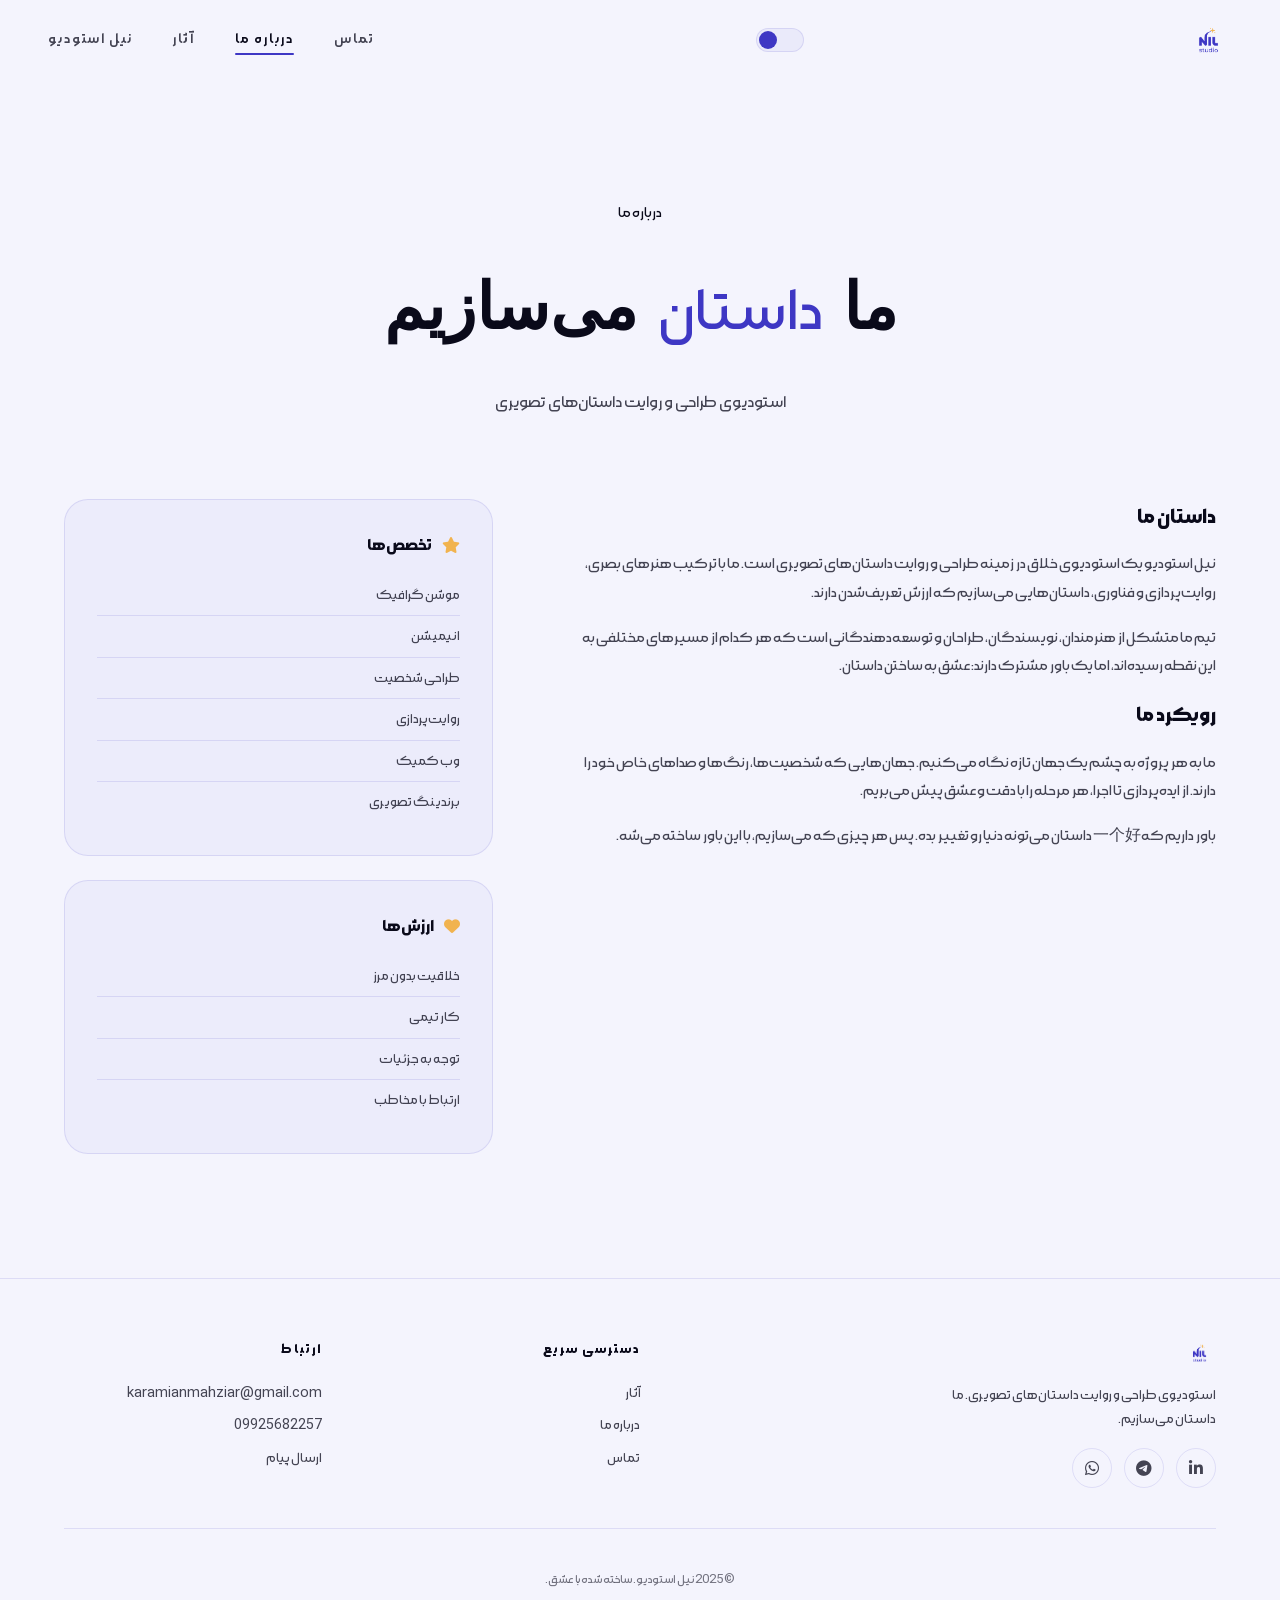
==== commit 4a070004: "unify navbar on all 7 pages: 4 links, direction ltr, logo 40px, anchor scroll" ====
--- a/about.html
+++ b/about.html
@@ -13,20 +13,21 @@
 <body>
 
   <header class="navbar">
-    <a href="index.html" class="logo">
-      <img src="logo.png" alt="نیل استودیو" style="height: 32px; width: auto;">
-    </a>
+    <nav>
+      <ul>
+        <li><a href="index.html">نیل استودیو</a></li>
+        <li><a href="index.html#projects">آثار</a></li>
+        <li><a href="about.html" class="active">درباره ما</a></li>
+        <li><a href="contact.html">تماس</a></li>
+      </ul>
+    </nav>
     <div class="theme-toggle">
       <input type="checkbox" id="darkModeToggle">
       <label for="darkModeToggle"></label>
     </div>
-    <nav>
-      <ul>
-        <li><a href="index.html">آثار</a></li>
-        <li><a href="about.html" class="active">درباره ما</a></li>
-        <li><a href="contact.html">تماس</a></li>
-      </ul>
-    </nav>
+    <a href="index.html" class="logo">
+      <img src="logo.png" alt="نیل استودیو" style="height: 40px; width: auto;">
+    </a>
   </header>
 
   <section class="about-page">
--- a/style.css
+++ b/style.css
@@ -37,20 +37,20 @@
 
 .light {
   --gradient-hero: #e8e6ff;
-  --bg: #fafaff;
-  --bg-card: rgba(62,55,196,0.03);
-  --bg-card-hover: rgba(62,55,196,0.06);
-  --surface: rgba(62,55,196,0.04);
-  --surface-hover: rgba(62,55,196,0.08);
+  --bg: #f4f4fd;
+  --bg-card: rgba(62,55,196,0.04);
+  --bg-card-hover: rgba(62,55,196,0.08);
+  --surface: rgba(62,55,196,0.05);
+  --surface-hover: rgba(62,55,196,0.09);
   --text: #0a0a1a;
-  --text-secondary: rgba(10,10,26,0.55);
-  --text-tertiary: rgba(10,10,26,0.35);
-  --border: rgba(62,55,196,0.1);
-  --border-hover: rgba(62,55,196,0.2);
-  --glass: rgba(255,255,255,0.6);
-  --glass-border: rgba(108,60,225,0.1);
-  --shadow: 0 25px 50px -12px rgba(108,60,225,0.15);
-  --shadow-lg: 0 50px 100px -20px rgba(108,60,225,0.2);
+  --text-secondary: rgba(10,10,26,0.75);
+  --text-tertiary: rgba(10,10,26,0.55);
+  --border: rgba(62,55,196,0.12);
+  --border-hover: rgba(62,55,196,0.25);
+  --glass: rgba(255,255,255,0.7);
+  --glass-border: rgba(108,60,225,0.12);
+  --shadow: 0 25px 50px -12px rgba(108,60,225,0.18);
+  --shadow-lg: 0 50px 100px -20px rgba(108,60,225,0.25);
 }
 
 * { margin: 0; padding: 0; box-sizing: border-box; }
@@ -200,6 +200,7 @@
   z-index: 1000;
   background: transparent;
   transition: var(--transition);
+  direction: ltr;
 }
 
 .navbar.scrolled {
@@ -214,19 +215,10 @@
   font-size: 1.6rem;
   font-weight: 700;
   position: relative;
-}
-
-.logo::after {
-  content: '';
-  position: absolute;
-  width: 6px;
-  height: 6px;
-  border-radius: 50%;
-  background: var(--secondary);
-  bottom: 2px;
-  right: -10px;
-  animation: pulse-dot 2s ease-in-out infinite;
-}
+  display: flex;
+  align-items: center;
+}
+.logo img { height: 40px; width: auto; }
 
 nav ul {
   display: flex;
@@ -235,7 +227,7 @@
 }
 
 nav a {
-  font-size: 0.8rem;
+  font-size: 0.95rem;
   font-weight: 500;
   letter-spacing: 2px;
   text-transform: uppercase;
@@ -319,6 +311,8 @@
 .hero-video {
   padding: 0;
   min-height: 100vh;
+  align-items: flex-end;
+  padding-bottom: 120px;
 }
 
 .hero-video-bg {
@@ -364,17 +358,6 @@
   position: absolute;
   top: 0;
   left: 0;
-}
-
-.hero-video-overlay {
-  position: absolute;
-  inset: 0;
-  background: rgba(10,10,26,0.5);
-  z-index: 2;
-}
-
-.light .hero-video-overlay {
-  background: rgba(250,250,255,0.3);
 }
 
 .hero-video .hero-grid,
@@ -449,30 +432,6 @@
   position: relative;
   z-index: 1;
   max-width: 900px;
-}
-
-.hero-badge {
-  display: inline-flex;
-  align-items: center;
-  gap: 8px;
-  padding: 8px 20px;
-  background: var(--surface);
-  border: 1px solid var(--border);
-  border-radius: 50px;
-  font-size: 0.8rem;
-  letter-spacing: 2px;
-  text-transform: uppercase;
-  color: var(--text-secondary);
-  margin-bottom: 30px;
-  backdrop-filter: blur(10px);
-}
-
-.hero-badge-dot {
-  width: 6px;
-  height: 6px;
-  border-radius: 50%;
-  background: var(--secondary);
-  animation: pulse-dot 2s ease-in-out infinite;
 }
 
 .hero-title {
@@ -2236,10 +2195,11 @@
   font-weight: 400;
 }
 
-/* ===== TEAM SECTION ===== */
+/* ===== TEAM ORBIT SECTION ===== */
 .team-section {
-  padding: 100px 0;
-  position: relative;
+  padding: 100px 0 160px;
+  position: relative;
+  overflow: hidden;
 }
 
 .team-section::before {
@@ -2257,96 +2217,310 @@
   margin-bottom: 60px;
 }
 
-.team-grid {
-  display: grid;
-  grid-template-columns: repeat(3, 1fr);
-  gap: 24px;
-}
-
-.team-card {
-  background: var(--bg-card);
-  border: 1px solid var(--border);
-  border-radius: var(--radius-md);
-  overflow: hidden;
-  transition: var(--transition);
+.team-description {
   text-align: center;
-  position: relative;
-}
-
-.team-card::before {
-  content: '';
-  position: absolute;
-  top: 0;
-  left: 0;
-  right: 0;
-  height: 3px;
-  background: linear-gradient(90deg, var(--primary), var(--secondary));
-  opacity: 0;
-  transition: var(--transition);
-}
-
-.team-card:hover {
-  border-color: rgba(241,179,79,0.25);
-  transform: translateY(-6px);
-  box-shadow: 0 30px 60px -15px rgba(241,179,79,0.15), var(--shadow);
-}
-
-.team-card:hover::before {
-  opacity: 1;
-}
-
-.team-card-image {
+  max-width: 680px;
+  margin: 0 auto 50px;
+  color: var(--text-secondary);
+  line-height: 1.9;
+  font-size: 1rem;
+}
+
+/* === Orbit Container === */
+.team-orbit {
+  position: relative;
   width: 100%;
+  max-width: 640px;
+  margin: 0 auto;
   aspect-ratio: 1;
-  background: var(--surface);
-  display: flex;
-  align-items: center;
-  justify-content: center;
-  font-size: 2rem;
-  color: var(--text-secondary);
-  overflow: hidden;
-}
-
-.team-card-image img {
+}
+
+/* === Main Orbit Ring === */
+.orbit-ring {
+  position: absolute;
+  inset: 70px;
+  border-radius: 50%;
+  pointer-events: none;
+  border: 1.5px solid var(--border);
+}
+
+.orbit-ring-glow {
+  position: absolute;
+  inset: 55px;
+  border-radius: 50%;
+  background: radial-gradient(circle at center, rgba(241,179,79,0.04) 0%, transparent 65%);
+  pointer-events: none;
+}
+
+/* === Center === */
+.orbit-center {
+  position: absolute;
+  top: 50%;
+  left: 50%;
+  width: 90px;
+  height: 90px;
+  margin: -45px 0 0 -45px;
+  z-index: 3;
+}
+.orbit-center-inner {
   width: 100%;
   height: 100%;
-  object-fit: cover;
-}
-
-.team-card-info {
-  padding: 16px;
-}
-
-.team-card-name {
-  font-weight: 600;
-  font-size: 0.95rem;
-  margin-bottom: 4px;
-}
-
-.team-card-role {
-  color: var(--text-secondary);
-  font-size: 0.8rem;
-}
-
-.team-description {
+  border-radius: 50%;
+  background: linear-gradient(145deg, var(--primary), #1f1b70);
+  display: flex;
+  align-items: center;
+  justify-content: center;
+  color: #fff;
+  font-size: 0.9rem;
+  font-weight: 700;
+  letter-spacing: 1.5px;
+  position: relative;
+  box-shadow: 0 0 50px rgba(62,55,196,0.35), inset 0 1px 0 rgba(255,255,255,0.15);
+  border: 1px solid rgba(241,179,79,0.15);
+}
+.orbit-center-inner::after {
+  content: '';
+  position: absolute;
+  inset: -5px;
+  border-radius: 50%;
+  border: 1px solid rgba(241,179,79,0.25);
+  animation: pulse-ring 3s ease-in-out infinite;
+}
+@keyframes pulse-ring {
+  0%, 100% { transform: scale(1); opacity: 1; }
+  50% { transform: scale(1.06); opacity: 0.4; }
+}
+.light .orbit-center-inner {
+  box-shadow: 0 0 50px rgba(62,55,196,0.15), inset 0 1px 0 rgba(255,255,255,0.2);
+}
+
+/* === Orbit Members — positioned ON the ring === */
+.orbit-member {
+  position: absolute;
+  top: 50%;
+  left: 50%;
+  width: 0;
+  height: 0;
+  z-index: 2;
+  transform: rotate(calc(var(--i) * 60deg));
+  opacity: 0;
+  animation: orbit-enter 0.7s cubic-bezier(0.34, 1.56, 0.64, 1) forwards;
+  animation-delay: calc(0.5s + var(--i) * 0.1s);
+}
+
+@keyframes orbit-enter {
+  0% { opacity: 0; }
+  100% { opacity: 1; }
+}
+
+.orbit-avatar {
+  position: absolute;
+  width: 94px;
+  height: 94px;
+  margin: -47px 0 0 -47px;
+  border-radius: 50%;
+  display: flex;
+  align-items: center;
+  justify-content: center;
+  font-size: 1.25rem;
+  font-weight: 700;
+  color: #fff;
+  cursor: pointer;
+  border: 2.5px solid rgba(255,255,255,0.1);
+  box-shadow: 0 8px 30px rgba(0,0,0,0.2), inset 0 1px 0 rgba(255,255,255,0.12);
+  transform: translateY(-250px) rotate(calc(var(--i) * -60deg));
+  transition: transform 0.5s cubic-bezier(0.34, 1.56, 0.64, 1),
+              box-shadow 0.5s ease,
+              border-color 0.4s ease,
+              width 0.5s cubic-bezier(0.34, 1.56, 0.64, 1),
+              height 0.5s cubic-bezier(0.34, 1.56, 0.64, 1),
+              margin 0.5s cubic-bezier(0.34, 1.56, 0.64, 1);
+  will-change: transform;
+  text-shadow: 0 2px 8px rgba(0,0,0,0.3);
+}
+
+.orbit-avatar::after {
+  content: '';
+  position: absolute;
+  inset: -4px;
+  border-radius: 50%;
+  border: 2px solid transparent;
+  transition: all 0.5s ease;
+  pointer-events: none;
+}
+
+.orbit-member:hover .orbit-avatar {
+  width: 110px;
+  height: 110px;
+  margin: -55px 0 0 -55px;
+  transform: translateY(-250px) rotate(calc(var(--i) * -60deg));
+  border-color: var(--secondary);
+  box-shadow: 0 0 0 6px rgba(241,179,79,0.15),
+              0 0 60px rgba(241,179,79,0.12),
+              0 30px 80px -10px rgba(0,0,0,0.4);
+  z-index: 10;
+}
+
+.light .orbit-member:hover .orbit-avatar {
+  box-shadow: 0 0 0 6px rgba(241,179,79,0.2),
+              0 0 60px rgba(241,179,79,0.08),
+              0 30px 80px -10px rgba(62,55,196,0.15);
+}
+
+/* === Floating animation === */
+.orbit-avatar {
+  animation: orbit-float 5s ease-in-out infinite;
+  animation-delay: calc(var(--i) * -0.7s);
+}
+
+@keyframes orbit-float {
+  0%, 100% { transform: translateY(-250px) rotate(calc(var(--i) * -60deg)); }
+  50% { transform: translateY(-265px) rotate(calc(var(--i) * -60deg)); }
+}
+
+.orbit-member:hover .orbit-avatar {
+  animation-play-state: paused;
+}
+
+/* === Team Tooltip (floating, positioned by JS) === */
+.team-tooltip {
+  position: fixed;
+  z-index: 9999;
+  pointer-events: none;
+  opacity: 0;
+  transition: opacity 0.25s ease, transform 0.3s cubic-bezier(0.34, 1.56, 0.64, 1);
+  transform: translateY(6px);
   text-align: center;
-  max-width: 700px;
-  margin: 0 auto 50px;
-  color: var(--text-secondary);
-  line-height: 1.9;
-  font-size: 1rem;
-}
-
+}
+.team-tooltip.visible {
+  opacity: 1;
+  transform: translateY(0);
+}
+.team-tooltip-name {
+  font-size: 0.9rem;
+  font-weight: 700;
+  color: var(--text);
+  background: var(--glass);
+  backdrop-filter: blur(12px);
+  -webkit-backdrop-filter: blur(12px);
+  padding: 6px 18px;
+  border-radius: 50px;
+  border: 1px solid var(--border);
+  display: inline-block;
+  white-space: nowrap;
+  box-shadow: 0 8px 30px rgba(0,0,0,0.15);
+}
+.light .team-tooltip-name {
+  box-shadow: 0 8px 30px rgba(62,55,196,0.08);
+}
+.team-tooltip-role {
+  font-size: 0.75rem;
+  color: var(--secondary);
+  font-weight: 500;
+  margin-top: 4px;
+  letter-spacing: 0.5px;
+}
+
+/* === Ring animation & hover scale === */
+.orbit-ring {
+  animation: ring-spin 50s linear infinite;
+  transition: border-color 0.5s ease, scale 0.5s ease;
+  scale: 1;
+}
+
+.team-orbit:hover .orbit-ring {
+  scale: 1.04;
+  border-color: rgba(241,179,79,0.25);
+}
+
+.orbit-ring-glow {
+  transition: scale 0.5s ease;
+  scale: 1;
+}
+
+.team-orbit:hover .orbit-ring-glow {
+  scale: 1.04;
+}
+
+@keyframes ring-spin {
+  to { transform: rotate(360deg); }
+}
+
+/* === Responsive === */
 @media (max-width: 768px) {
-  .team-grid {
-    grid-template-columns: repeat(2, 1fr);
+  .team-section { padding: 80px 0 130px; }
+  .orbit-ring { inset: 50px; }
+  .orbit-ring-glow { inset: 38px; }
+
+  .orbit-avatar {
+    width: 72px;
+    height: 72px;
+    margin: -36px 0 0 -36px;
+    font-size: 1rem;
+    transform: translateY(-190px) rotate(calc(var(--i) * -60deg));
   }
+  @keyframes orbit-float {
+    0%, 100% { transform: translateY(-190px) rotate(calc(var(--i) * -60deg)); }
+    50% { transform: translateY(-200px) rotate(calc(var(--i) * -60deg)); }
+  }
+  .orbit-member:hover .orbit-avatar {
+    width: 84px;
+    height: 84px;
+    margin: -42px 0 0 -42px;
+    transform: translateY(-190px) rotate(calc(var(--i) * -60deg));
+  }
+
+  .orbit-hover {
+    width: 150px;
+    left: -75px;
+    transform: translateY(-190px) rotate(calc(var(--i) * -60deg)) translateY(58px);
+  }
+  .orbit-hover-name { font-size: 0.8rem; }
+  .orbit-hover-role { font-size: 0.7rem; }
+  .orbit-member:hover .orbit-hover {
+    transform: translateY(-190px) rotate(calc(var(--i) * -60deg)) translateY(66px);
+  }
+
+  .orbit-center { width: 68px; height: 68px; margin: -34px 0 0 -34px; }
+  .orbit-center-inner svg { width: 22px; height: 22px; }
 }
 
 @media (max-width: 480px) {
-  .team-grid {
-    grid-template-columns: 1fr;
+  .team-section { padding: 60px 0 110px; }
+  .orbit-ring { inset: 36px; }
+  .orbit-ring-glow { inset: 26px; }
+
+  .orbit-avatar {
+    width: 58px;
+    height: 58px;
+    margin: -29px 0 0 -29px;
+    font-size: 0.85rem;
+    transform: translateY(-150px) rotate(calc(var(--i) * -60deg));
   }
+  @keyframes orbit-float {
+    0%, 100% { transform: translateY(-150px) rotate(calc(var(--i) * -60deg)); }
+    50% { transform: translateY(-157px) rotate(calc(var(--i) * -60deg)); }
+  }
+  .orbit-member:hover .orbit-avatar {
+    width: 66px;
+    height: 66px;
+    margin: -33px 0 0 -33px;
+    transform: translateY(-150px) rotate(calc(var(--i) * -60deg));
+  }
+
+  .orbit-hover {
+    width: 120px;
+    left: -60px;
+    transform: translateY(-150px) rotate(calc(var(--i) * -60deg)) translateY(46px);
+  }
+  .orbit-hover-name { font-size: 0.7rem; }
+  .orbit-hover-role { font-size: 0.62rem; }
+  .orbit-member:hover .orbit-hover {
+    transform: translateY(-150px) rotate(calc(var(--i) * -60deg)) translateY(53px);
+  }
+
+  .orbit-center { width: 54px; height: 54px; margin: -27px 0 0 -27px; }
+  .orbit-center-inner svg { width: 18px; height: 18px; }
 }
 
 /* ===== RESPONSIVE ===== */
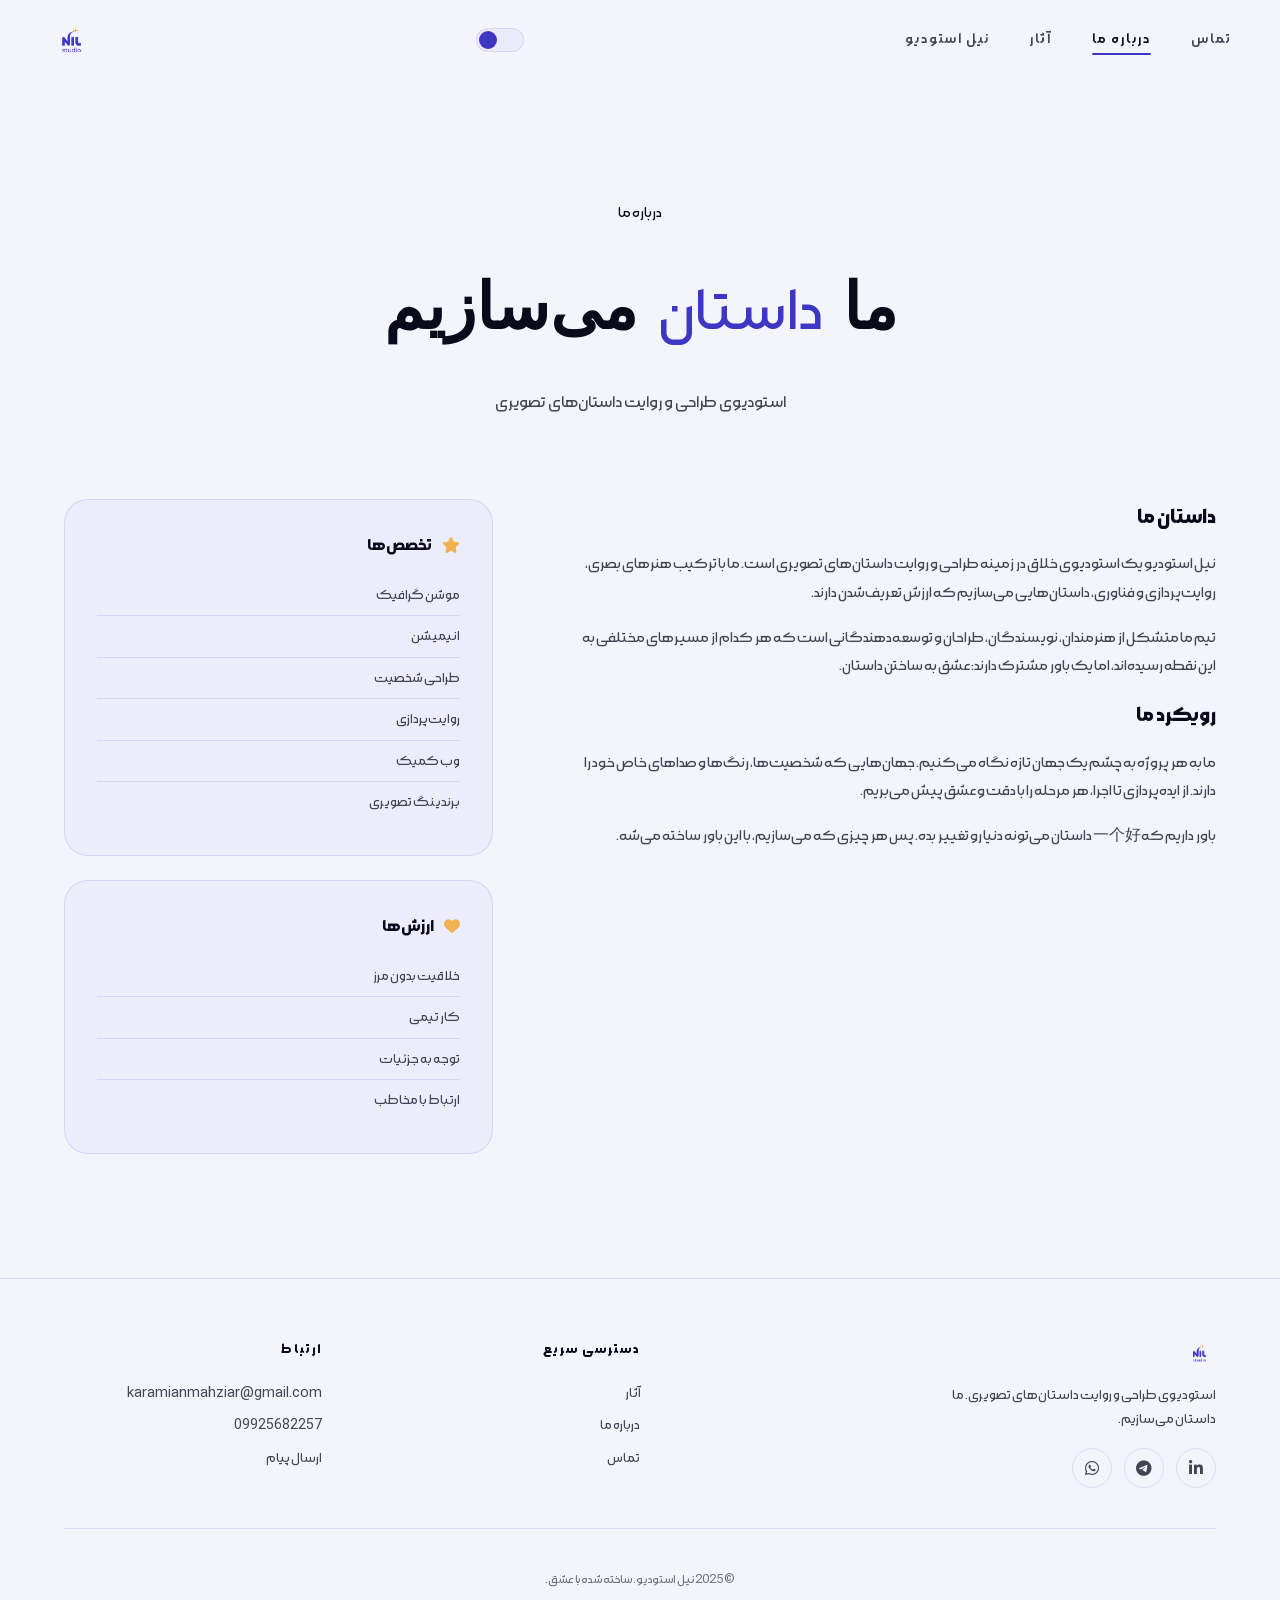
==== commit 7c7d0e14: "navbar: logo far left, nav links far right on all 7 pages" ====
--- a/about.html
+++ b/about.html
@@ -13,6 +13,13 @@
 <body>
 
   <header class="navbar">
+    <a href="index.html" class="logo">
+      <img src="logo.png" alt="نیل استودیو" style="height: 40px; width: auto;">
+    </a>
+    <div class="theme-toggle">
+      <input type="checkbox" id="darkModeToggle">
+      <label for="darkModeToggle"></label>
+    </div>
     <nav>
       <ul>
         <li><a href="index.html">نیل استودیو</a></li>
@@ -21,13 +28,6 @@
         <li><a href="contact.html">تماس</a></li>
       </ul>
     </nav>
-    <div class="theme-toggle">
-      <input type="checkbox" id="darkModeToggle">
-      <label for="darkModeToggle"></label>
-    </div>
-    <a href="index.html" class="logo">
-      <img src="logo.png" alt="نیل استودیو" style="height: 40px; width: auto;">
-    </a>
   </header>
 
   <section class="about-page">
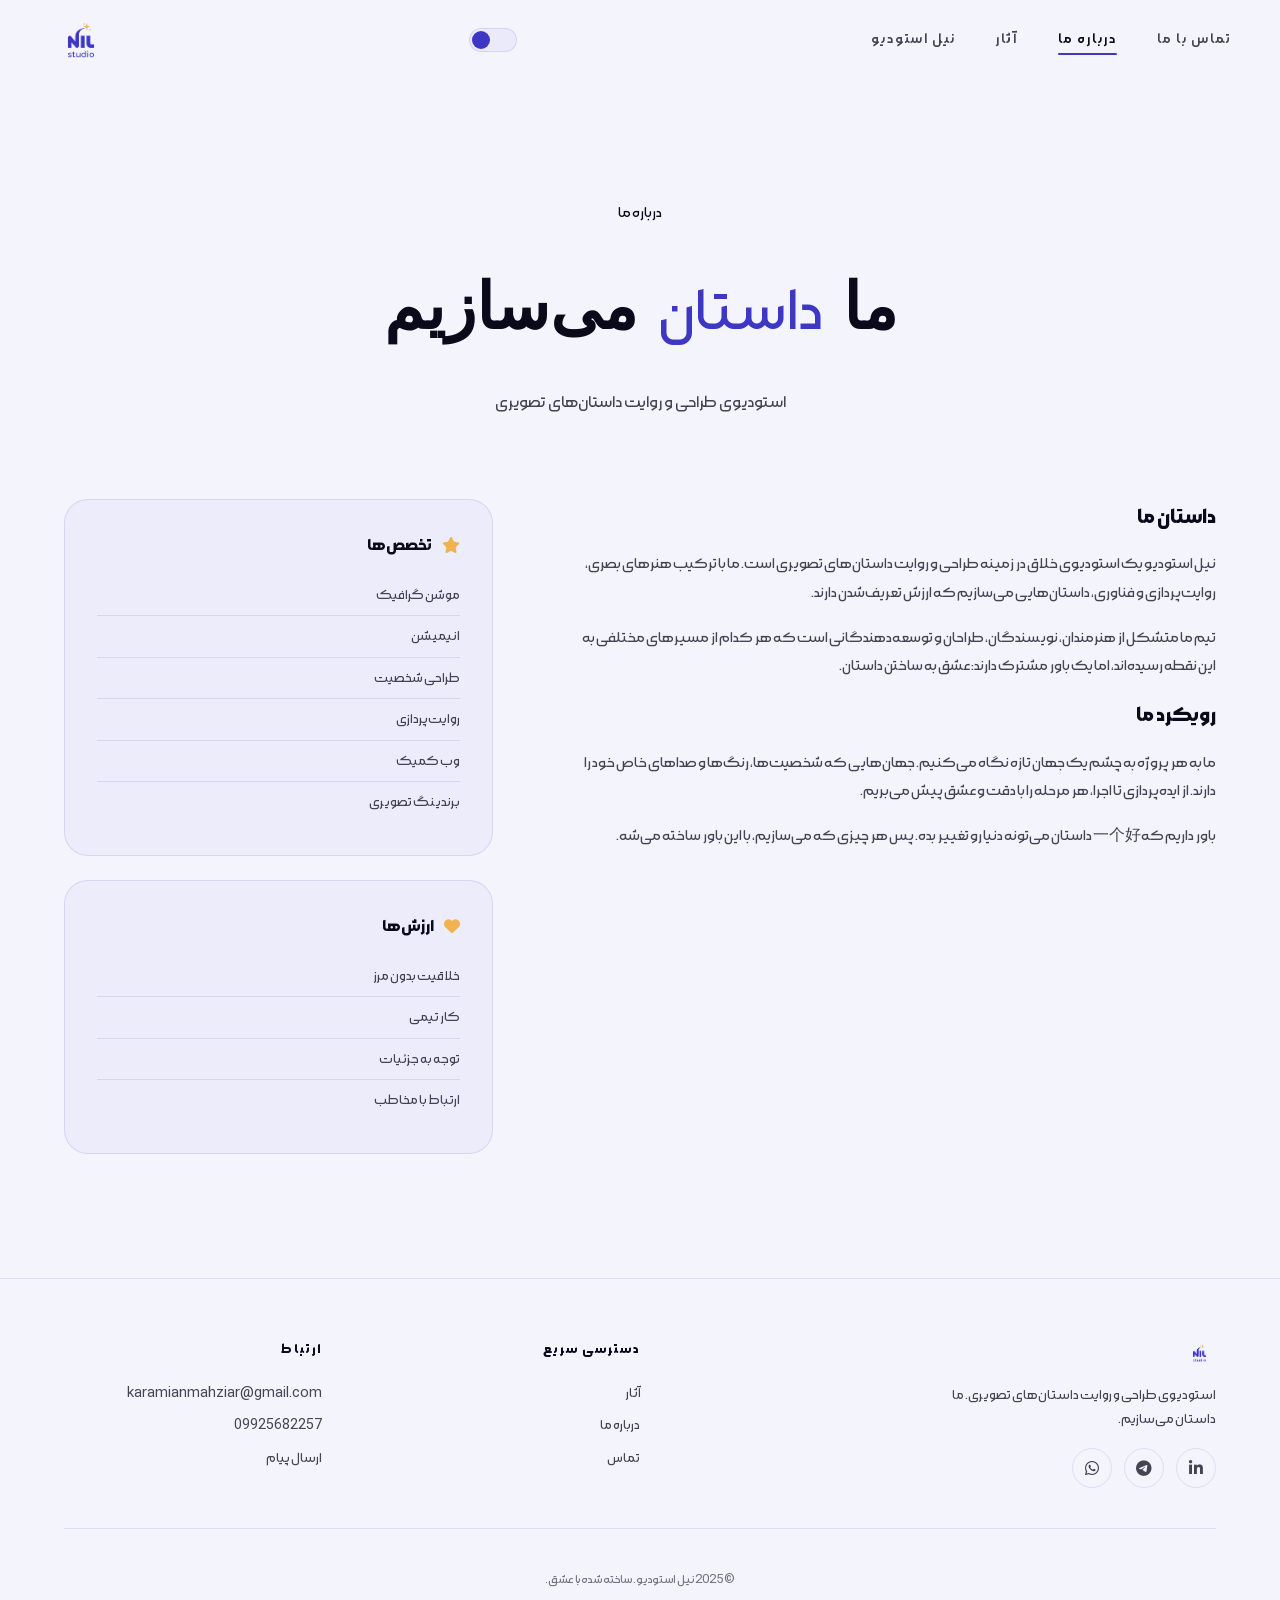
==== commit a47e0af8: "تماس→تماس با ما, logo 56px, orbit center white bg with logo img" ====
--- a/about.html
+++ b/about.html
@@ -14,7 +14,7 @@
 
   <header class="navbar">
     <a href="index.html" class="logo">
-      <img src="logo.png" alt="نیل استودیو" style="height: 40px; width: auto;">
+      <img src="logo.png" alt="نیل استودیو" style="height: 56px; width: auto;">
     </a>
     <div class="theme-toggle">
       <input type="checkbox" id="darkModeToggle">
@@ -25,7 +25,7 @@
         <li><a href="index.html">نیل استودیو</a></li>
         <li><a href="index.html#projects">آثار</a></li>
         <li><a href="about.html" class="active">درباره ما</a></li>
-        <li><a href="contact.html">تماس</a></li>
+        <li><a href="contact.html">تماس با ما</a></li>
       </ul>
     </nav>
   </header>
--- a/style.css
+++ b/style.css
@@ -218,7 +218,7 @@
   display: flex;
   align-items: center;
 }
-.logo img { height: 40px; width: auto; }
+.logo img { height: 56px; width: auto; }
 
 nav ul {
   display: flex;
@@ -2266,17 +2266,18 @@
   width: 100%;
   height: 100%;
   border-radius: 50%;
-  background: linear-gradient(145deg, var(--primary), #1f1b70);
+  background: #fff;
   display: flex;
   align-items: center;
   justify-content: center;
-  color: #fff;
-  font-size: 0.9rem;
-  font-weight: 700;
-  letter-spacing: 1.5px;
   position: relative;
   box-shadow: 0 0 50px rgba(62,55,196,0.35), inset 0 1px 0 rgba(255,255,255,0.15);
   border: 1px solid rgba(241,179,79,0.15);
+}
+.orbit-center-inner img {
+  width: 60%;
+  height: 60%;
+  object-fit: contain;
 }
 .orbit-center-inner::after {
   content: '';
@@ -2292,6 +2293,7 @@
 }
 .light .orbit-center-inner {
   box-shadow: 0 0 50px rgba(62,55,196,0.15), inset 0 1px 0 rgba(255,255,255,0.2);
+  border: 1px solid rgba(0,0,0,0.08);
 }
 
 /* === Orbit Members — positioned ON the ring === */
@@ -2482,7 +2484,7 @@
   }
 
   .orbit-center { width: 68px; height: 68px; margin: -34px 0 0 -34px; }
-  .orbit-center-inner svg { width: 22px; height: 22px; }
+  .orbit-center-inner img { width: 50%; height: 50%; }
 }
 
 @media (max-width: 480px) {
@@ -2520,7 +2522,7 @@
   }
 
   .orbit-center { width: 54px; height: 54px; margin: -27px 0 0 -27px; }
-  .orbit-center-inner svg { width: 18px; height: 18px; }
+  .orbit-center-inner img { width: 50%; height: 50%; }
 }
 
 /* ===== RESPONSIVE ===== */
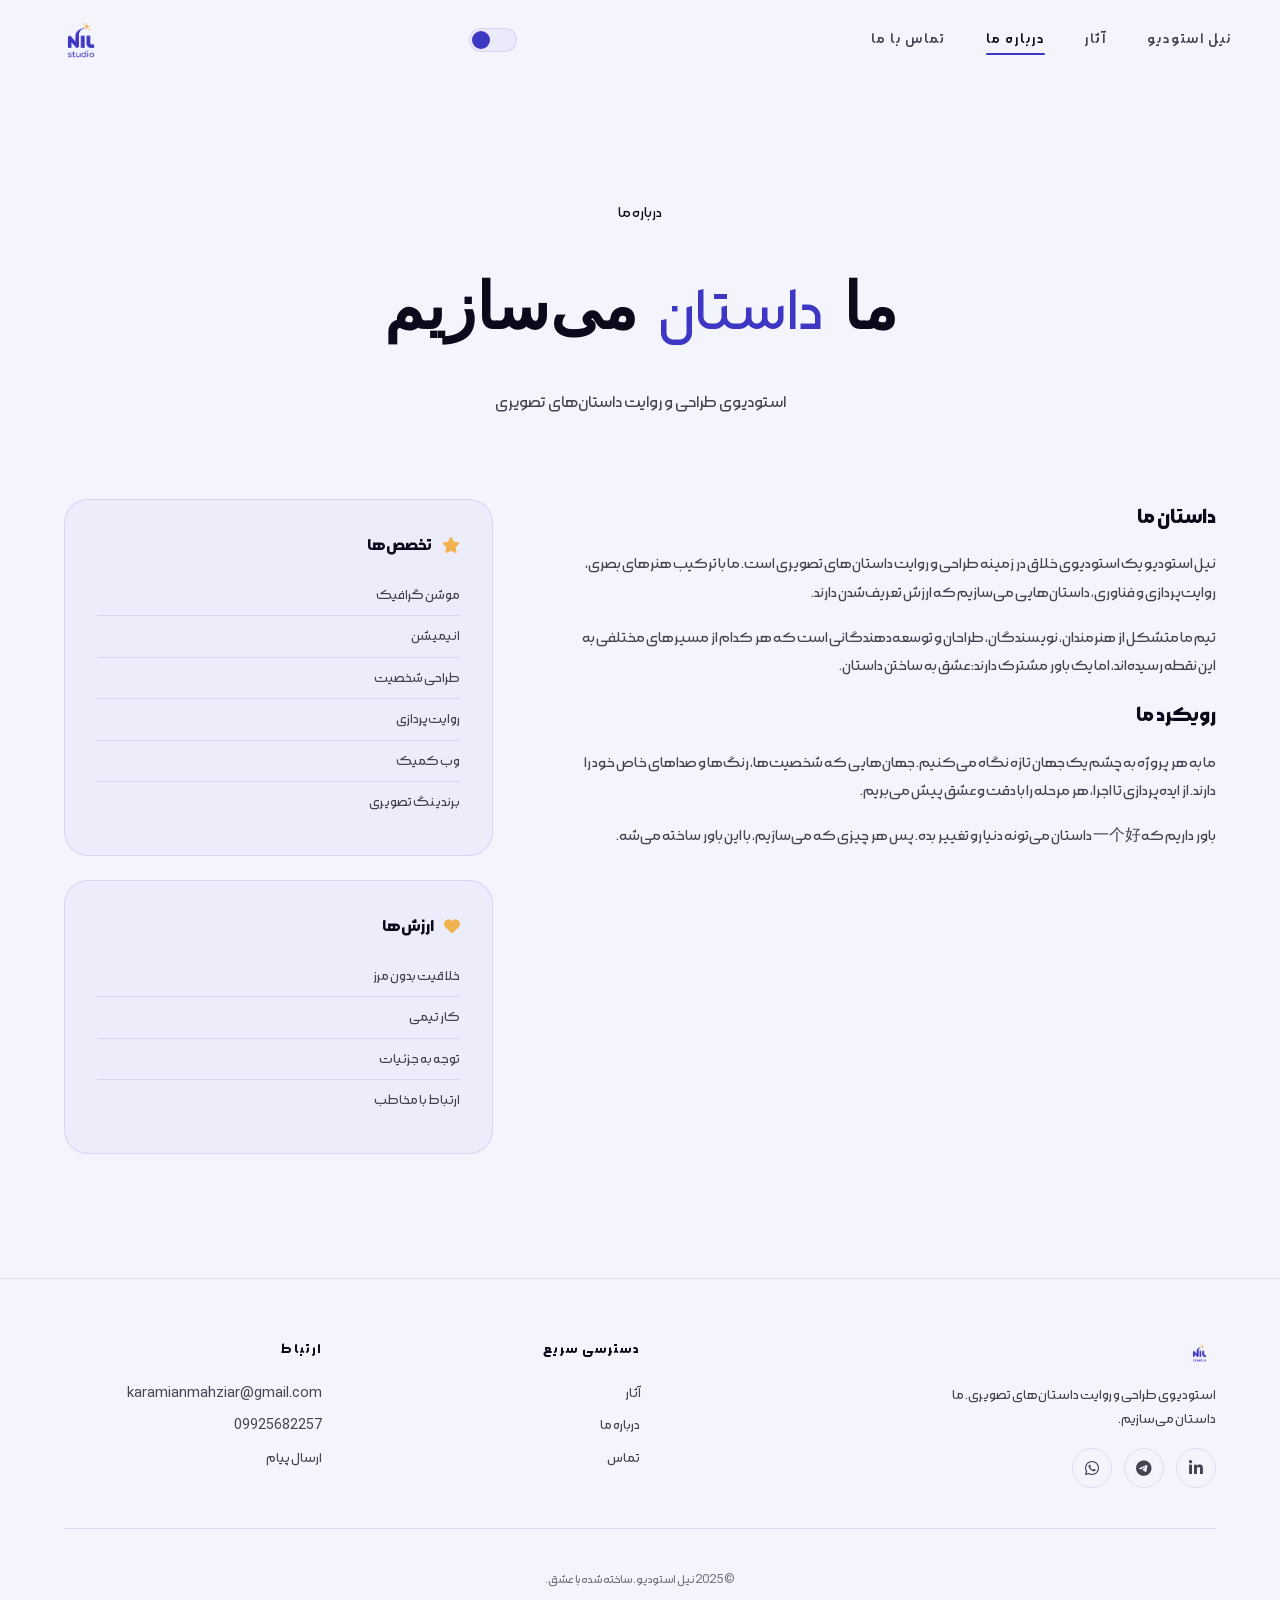
==== commit 3a0162b7: "fix navbar: use natural RTL order (nav right, logo left)" ====
--- a/about.html
+++ b/about.html
@@ -13,13 +13,6 @@
 <body>
 
   <header class="navbar">
-    <a href="index.html" class="logo">
-      <img src="logo.png" alt="نیل استودیو" style="height: 56px; width: auto;">
-    </a>
-    <div class="theme-toggle">
-      <input type="checkbox" id="darkModeToggle">
-      <label for="darkModeToggle"></label>
-    </div>
     <nav>
       <ul>
         <li><a href="index.html">نیل استودیو</a></li>
@@ -28,6 +21,13 @@
         <li><a href="contact.html">تماس با ما</a></li>
       </ul>
     </nav>
+    <div class="theme-toggle">
+      <input type="checkbox" id="darkModeToggle">
+      <label for="darkModeToggle"></label>
+    </div>
+    <a href="index.html" class="logo">
+      <img src="logo.png" alt="نیل استودیو" style="height: 56px; width: auto;">
+    </a>
   </header>
 
   <section class="about-page">
--- a/style.css
+++ b/style.css
@@ -200,7 +200,6 @@
   z-index: 1000;
   background: transparent;
   transition: var(--transition);
-  direction: ltr;
 }
 
 .navbar.scrolled {
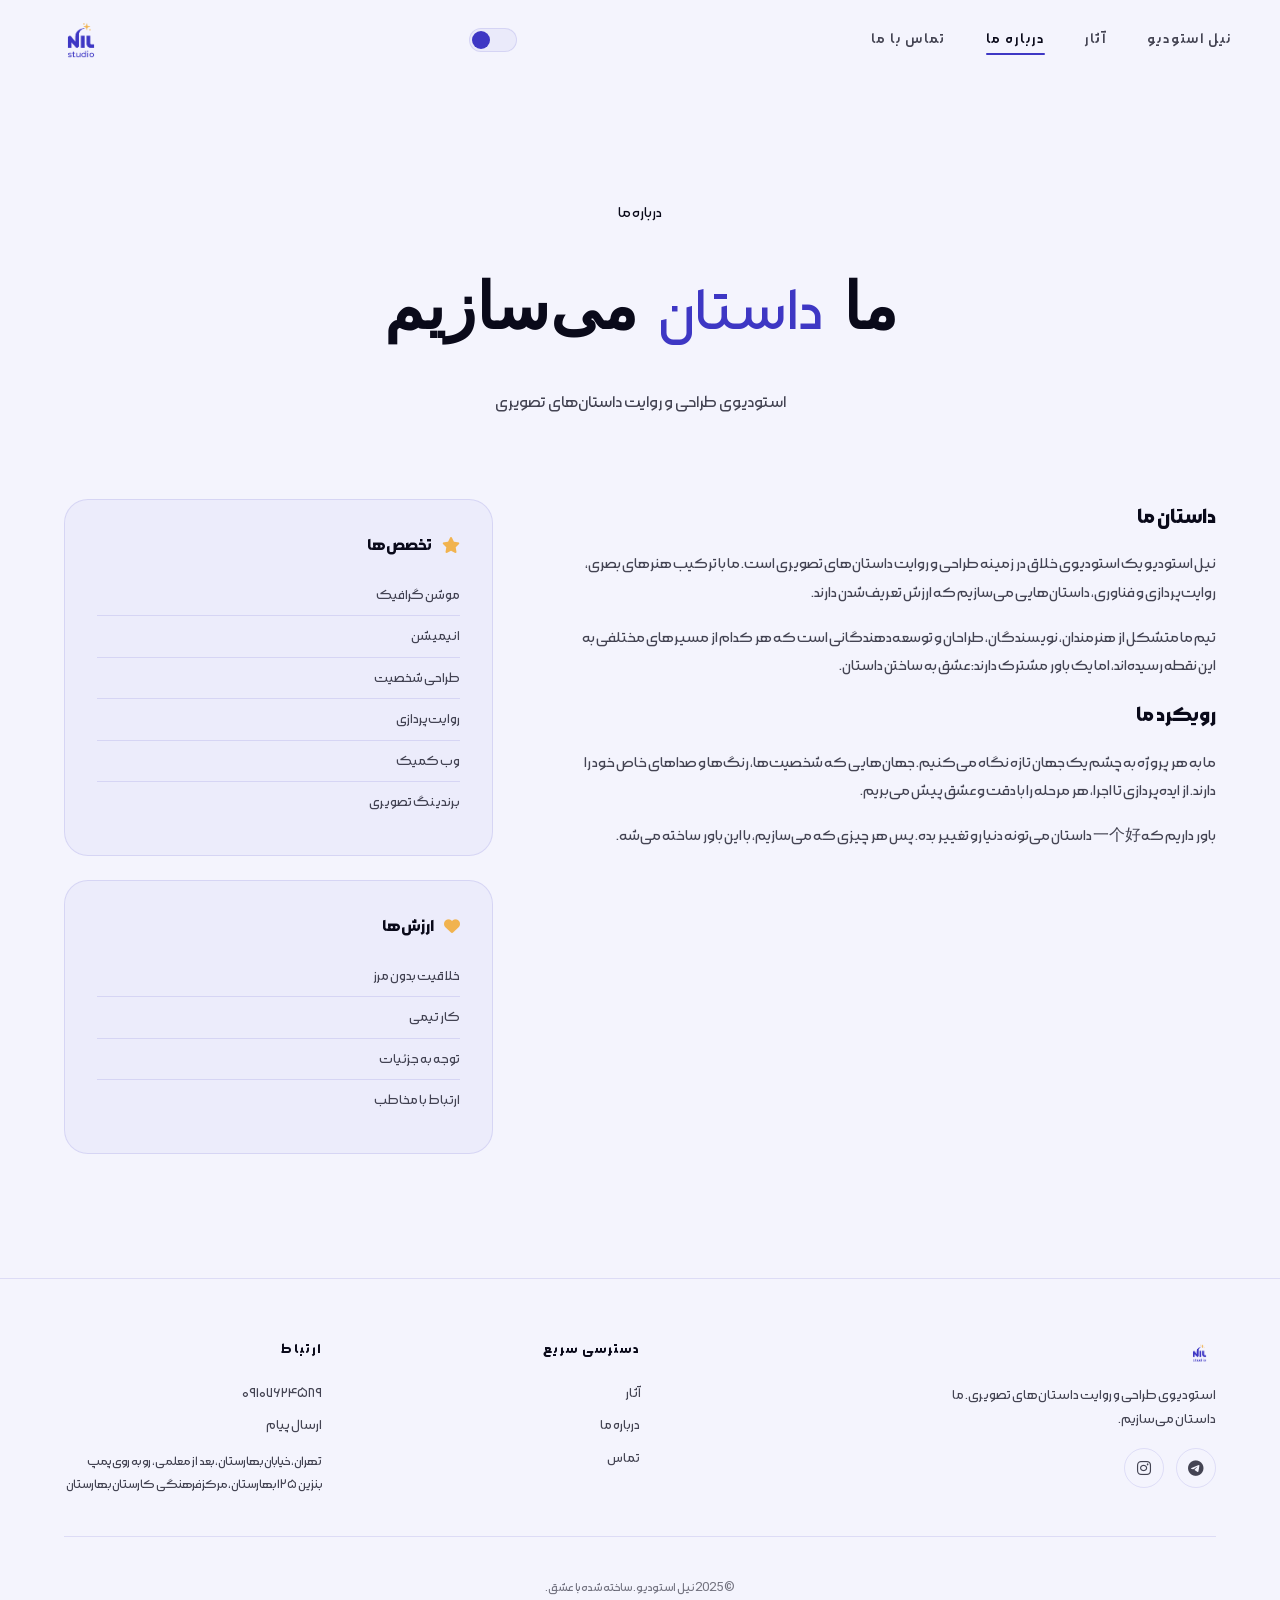
==== commit 7e8678f6: "team slider + footer socials + address + domain prep" ====
--- a/about.html
+++ b/about.html
@@ -98,9 +98,8 @@
           <img src="logo.png" alt="نیل استودیو" style="height: 28px; width: auto; margin-bottom: 16px;">
           <p>استودیوی طراحی و روایت داستان‌های تصویری. ما داستان می‌سازیم.</p>
           <div class="footer-social">
-            <a href="https://linkedin.com/in/mahziar-karamian-b6a629224/" target="_blank" aria-label="LinkedIn"><i class="fab fa-linkedin-in"></i></a>
-            <a href="https://t.me/@M_ahzia_R" target="_blank" aria-label="Telegram"><i class="fab fa-telegram-plane"></i></a>
-            <a href="https://wa.me/989925682257" target="_blank" aria-label="WhatsApp"><i class="fab fa-whatsapp"></i></a>
+            <a href="https://t.me/nilstudiooo" target="_blank" aria-label="Telegram"><i class="fab fa-telegram-plane"></i></a>
+            <a href="https://www.instagram.com/nilstudioo" target="_blank" aria-label="Instagram"><i class="fab fa-instagram"></i></a>
           </div>
         </div>
         <div class="footer-links">
@@ -111,9 +110,11 @@
         </div>
         <div class="footer-links">
           <h4>ارتباط</h4>
-          <a href="mailto:karamianmahziar@gmail.com">karamianmahziar@gmail.com</a>
-          <a href="tel:09925682257">09925682257</a>
+          <a href="tel:+989107624589">۰۹۱۰۷۶۲۴۵۸۹</a>
           <a href="contact.html">ارسال پیام</a>
+          <p style="color: var(--text-secondary); font-size: 0.85rem; line-height: 1.7; margin-top: 8px;">
+            تهران، خیابان بهارستان، بعد از معلمی، رو به روی پمپ بنزین ۱۲۵ بهارستان، مرکز فرهنگی کارستان بهارستان
+          </p>
         </div>
       </div>
       <div class="footer-bottom">
--- a/style.css
+++ b/style.css
@@ -2225,304 +2225,94 @@
   font-size: 1rem;
 }
 
-/* === Orbit Container === */
-.team-orbit {
-  position: relative;
-  width: 100%;
-  max-width: 640px;
+/* === Team Horizontal Slider === */
+.team-slider {
+  position: relative;
+  max-width: 900px;
   margin: 0 auto;
-  aspect-ratio: 1;
-}
-
-/* === Main Orbit Ring === */
-.orbit-ring {
-  position: absolute;
-  inset: 70px;
+  padding: 20px 0;
+}
+.team-slider-track {
+  display: flex;
+  gap: 24px;
+  overflow-x: auto;
+  scroll-snap-type: x mandatory;
+  -webkit-overflow-scrolling: touch;
+  padding: 16px 8px 24px;
+  scrollbar-width: thin;
+  scrollbar-color: var(--primary) transparent;
+}
+.team-slider-track::-webkit-scrollbar { height: 4px; }
+.team-slider-track::-webkit-scrollbar-track { background: transparent; }
+.team-slider-track::-webkit-scrollbar-thumb { background: var(--primary); border-radius: 2px; }
+.team-slide {
+  flex: 0 0 200px;
+  scroll-snap-align: center;
+  text-align: center;
+}
+.team-slide-img {
+  width: 160px;
+  height: 160px;
   border-radius: 50%;
-  pointer-events: none;
-  border: 1.5px solid var(--border);
-}
-
-.orbit-ring-glow {
-  position: absolute;
-  inset: 55px;
-  border-radius: 50%;
-  background: radial-gradient(circle at center, rgba(241,179,79,0.04) 0%, transparent 65%);
-  pointer-events: none;
-}
-
-/* === Center === */
-.orbit-center {
-  position: absolute;
-  top: 50%;
-  left: 50%;
-  width: 90px;
-  height: 90px;
-  margin: -45px 0 0 -45px;
-  z-index: 3;
-}
-.orbit-center-inner {
+  overflow: hidden;
+  margin: 0 auto 16px;
+  border: 3px solid var(--primary);
+  box-shadow: 0 0 30px rgba(62,55,196,0.2);
+  background: var(--bg-card);
+}
+.team-slide-img img {
   width: 100%;
   height: 100%;
-  border-radius: 50%;
-  background: #fff;
-  display: flex;
-  align-items: center;
-  justify-content: center;
-  position: relative;
-  box-shadow: 0 0 50px rgba(62,55,196,0.35), inset 0 1px 0 rgba(255,255,255,0.15);
-  border: 1px solid rgba(241,179,79,0.15);
-}
-.orbit-center-inner img {
-  width: 60%;
-  height: 60%;
-  object-fit: contain;
-}
-.orbit-center-inner::after {
-  content: '';
-  position: absolute;
-  inset: -5px;
-  border-radius: 50%;
-  border: 1px solid rgba(241,179,79,0.25);
-  animation: pulse-ring 3s ease-in-out infinite;
-}
-@keyframes pulse-ring {
-  0%, 100% { transform: scale(1); opacity: 1; }
-  50% { transform: scale(1.06); opacity: 0.4; }
-}
-.light .orbit-center-inner {
-  box-shadow: 0 0 50px rgba(62,55,196,0.15), inset 0 1px 0 rgba(255,255,255,0.2);
-  border: 1px solid rgba(0,0,0,0.08);
-}
-
-/* === Orbit Members — positioned ON the ring === */
-.orbit-member {
-  position: absolute;
-  top: 50%;
-  left: 50%;
-  width: 0;
-  height: 0;
-  z-index: 2;
-  transform: rotate(calc(var(--i) * 60deg));
-  opacity: 0;
-  animation: orbit-enter 0.7s cubic-bezier(0.34, 1.56, 0.64, 1) forwards;
-  animation-delay: calc(0.5s + var(--i) * 0.1s);
-}
-
-@keyframes orbit-enter {
-  0% { opacity: 0; }
-  100% { opacity: 1; }
-}
-
-.orbit-avatar {
-  position: absolute;
-  width: 94px;
-  height: 94px;
-  margin: -47px 0 0 -47px;
-  border-radius: 50%;
-  display: flex;
-  align-items: center;
-  justify-content: center;
-  font-size: 1.25rem;
-  font-weight: 700;
-  color: #fff;
-  cursor: pointer;
-  border: 2.5px solid rgba(255,255,255,0.1);
-  box-shadow: 0 8px 30px rgba(0,0,0,0.2), inset 0 1px 0 rgba(255,255,255,0.12);
-  transform: translateY(-250px) rotate(calc(var(--i) * -60deg));
-  transition: transform 0.5s cubic-bezier(0.34, 1.56, 0.64, 1),
-              box-shadow 0.5s ease,
-              border-color 0.4s ease,
-              width 0.5s cubic-bezier(0.34, 1.56, 0.64, 1),
-              height 0.5s cubic-bezier(0.34, 1.56, 0.64, 1),
-              margin 0.5s cubic-bezier(0.34, 1.56, 0.64, 1);
-  will-change: transform;
-  text-shadow: 0 2px 8px rgba(0,0,0,0.3);
-}
-
-.orbit-avatar::after {
-  content: '';
-  position: absolute;
-  inset: -4px;
-  border-radius: 50%;
-  border: 2px solid transparent;
-  transition: all 0.5s ease;
-  pointer-events: none;
-}
-
-.orbit-member:hover .orbit-avatar {
-  width: 110px;
-  height: 110px;
-  margin: -55px 0 0 -55px;
-  transform: translateY(-250px) rotate(calc(var(--i) * -60deg));
-  border-color: var(--secondary);
-  box-shadow: 0 0 0 6px rgba(241,179,79,0.15),
-              0 0 60px rgba(241,179,79,0.12),
-              0 30px 80px -10px rgba(0,0,0,0.4);
-  z-index: 10;
-}
-
-.light .orbit-member:hover .orbit-avatar {
-  box-shadow: 0 0 0 6px rgba(241,179,79,0.2),
-              0 0 60px rgba(241,179,79,0.08),
-              0 30px 80px -10px rgba(62,55,196,0.15);
-}
-
-/* === Floating animation === */
-.orbit-avatar {
-  animation: orbit-float 5s ease-in-out infinite;
-  animation-delay: calc(var(--i) * -0.7s);
-}
-
-@keyframes orbit-float {
-  0%, 100% { transform: translateY(-250px) rotate(calc(var(--i) * -60deg)); }
-  50% { transform: translateY(-265px) rotate(calc(var(--i) * -60deg)); }
-}
-
-.orbit-member:hover .orbit-avatar {
-  animation-play-state: paused;
-}
-
-/* === Team Tooltip (floating, positioned by JS) === */
-.team-tooltip {
-  position: fixed;
-  z-index: 9999;
-  pointer-events: none;
-  opacity: 0;
-  transition: opacity 0.25s ease, transform 0.3s cubic-bezier(0.34, 1.56, 0.64, 1);
-  transform: translateY(6px);
-  text-align: center;
-}
-.team-tooltip.visible {
-  opacity: 1;
-  transform: translateY(0);
-}
-.team-tooltip-name {
-  font-size: 0.9rem;
+  object-fit: cover;
+}
+.team-slide-name {
+  font-size: 1rem;
   font-weight: 700;
   color: var(--text);
-  background: var(--glass);
-  backdrop-filter: blur(12px);
-  -webkit-backdrop-filter: blur(12px);
-  padding: 6px 18px;
-  border-radius: 50px;
+  margin-bottom: 4px;
+}
+.team-slide-role {
+  font-size: 0.85rem;
+  color: var(--text-secondary);
+}
+.team-slider-arrows {
+  display: flex;
+  justify-content: center;
+  gap: 16px;
+  margin-top: 8px;
+}
+.team-slider-btn {
+  width: 44px;
+  height: 44px;
+  border-radius: 50%;
   border: 1px solid var(--border);
-  display: inline-block;
-  white-space: nowrap;
-  box-shadow: 0 8px 30px rgba(0,0,0,0.15);
-}
-.light .team-tooltip-name {
-  box-shadow: 0 8px 30px rgba(62,55,196,0.08);
-}
-.team-tooltip-role {
-  font-size: 0.75rem;
-  color: var(--secondary);
-  font-weight: 500;
-  margin-top: 4px;
-  letter-spacing: 0.5px;
-}
-
-/* === Ring animation & hover scale === */
-.orbit-ring {
-  animation: ring-spin 50s linear infinite;
-  transition: border-color 0.5s ease, scale 0.5s ease;
-  scale: 1;
-}
-
-.team-orbit:hover .orbit-ring {
-  scale: 1.04;
-  border-color: rgba(241,179,79,0.25);
-}
-
-.orbit-ring-glow {
-  transition: scale 0.5s ease;
-  scale: 1;
-}
-
-.team-orbit:hover .orbit-ring-glow {
-  scale: 1.04;
-}
-
-@keyframes ring-spin {
-  to { transform: rotate(360deg); }
-}
-
-/* === Responsive === */
+  background: var(--bg-card);
+  color: var(--text);
+  font-size: 1rem;
+  cursor: pointer;
+  display: flex;
+  align-items: center;
+  justify-content: center;
+  transition: var(--transition);
+}
+.team-slider-btn:hover {
+  background: var(--primary);
+  color: #fff;
+  border-color: var(--primary);
+}
+
 @media (max-width: 768px) {
-  .team-section { padding: 80px 0 130px; }
-  .orbit-ring { inset: 50px; }
-  .orbit-ring-glow { inset: 38px; }
-
-  .orbit-avatar {
-    width: 72px;
-    height: 72px;
-    margin: -36px 0 0 -36px;
-    font-size: 1rem;
-    transform: translateY(-190px) rotate(calc(var(--i) * -60deg));
-  }
-  @keyframes orbit-float {
-    0%, 100% { transform: translateY(-190px) rotate(calc(var(--i) * -60deg)); }
-    50% { transform: translateY(-200px) rotate(calc(var(--i) * -60deg)); }
-  }
-  .orbit-member:hover .orbit-avatar {
-    width: 84px;
-    height: 84px;
-    margin: -42px 0 0 -42px;
-    transform: translateY(-190px) rotate(calc(var(--i) * -60deg));
-  }
-
-  .orbit-hover {
-    width: 150px;
-    left: -75px;
-    transform: translateY(-190px) rotate(calc(var(--i) * -60deg)) translateY(58px);
-  }
-  .orbit-hover-name { font-size: 0.8rem; }
-  .orbit-hover-role { font-size: 0.7rem; }
-  .orbit-member:hover .orbit-hover {
-    transform: translateY(-190px) rotate(calc(var(--i) * -60deg)) translateY(66px);
-  }
-
-  .orbit-center { width: 68px; height: 68px; margin: -34px 0 0 -34px; }
-  .orbit-center-inner img { width: 50%; height: 50%; }
-}
-
+  .team-slide { flex: 0 0 160px; }
+  .team-slide-img { width: 130px; height: 130px; }
+}
 @media (max-width: 480px) {
-  .team-section { padding: 60px 0 110px; }
-  .orbit-ring { inset: 36px; }
-  .orbit-ring-glow { inset: 26px; }
-
-  .orbit-avatar {
-    width: 58px;
-    height: 58px;
-    margin: -29px 0 0 -29px;
-    font-size: 0.85rem;
-    transform: translateY(-150px) rotate(calc(var(--i) * -60deg));
-  }
-  @keyframes orbit-float {
-    0%, 100% { transform: translateY(-150px) rotate(calc(var(--i) * -60deg)); }
-    50% { transform: translateY(-157px) rotate(calc(var(--i) * -60deg)); }
-  }
-  .orbit-member:hover .orbit-avatar {
-    width: 66px;
-    height: 66px;
-    margin: -33px 0 0 -33px;
-    transform: translateY(-150px) rotate(calc(var(--i) * -60deg));
-  }
-
-  .orbit-hover {
-    width: 120px;
-    left: -60px;
-    transform: translateY(-150px) rotate(calc(var(--i) * -60deg)) translateY(46px);
-  }
-  .orbit-hover-name { font-size: 0.7rem; }
-  .orbit-hover-role { font-size: 0.62rem; }
-  .orbit-member:hover .orbit-hover {
-    transform: translateY(-150px) rotate(calc(var(--i) * -60deg)) translateY(53px);
-  }
-
-  .orbit-center { width: 54px; height: 54px; margin: -27px 0 0 -27px; }
-  .orbit-center-inner img { width: 50%; height: 50%; }
-}
+  .team-slide { flex: 0 0 140px; }
+  .team-slide-img { width: 110px; height: 110px; }
+  .team-slide-name { font-size: 0.9rem; }
+  .team-slide-role { font-size: 0.8rem; }
+}
+
+
 
 /* ===== RESPONSIVE ===== */
 @media (max-width: 1024px) {
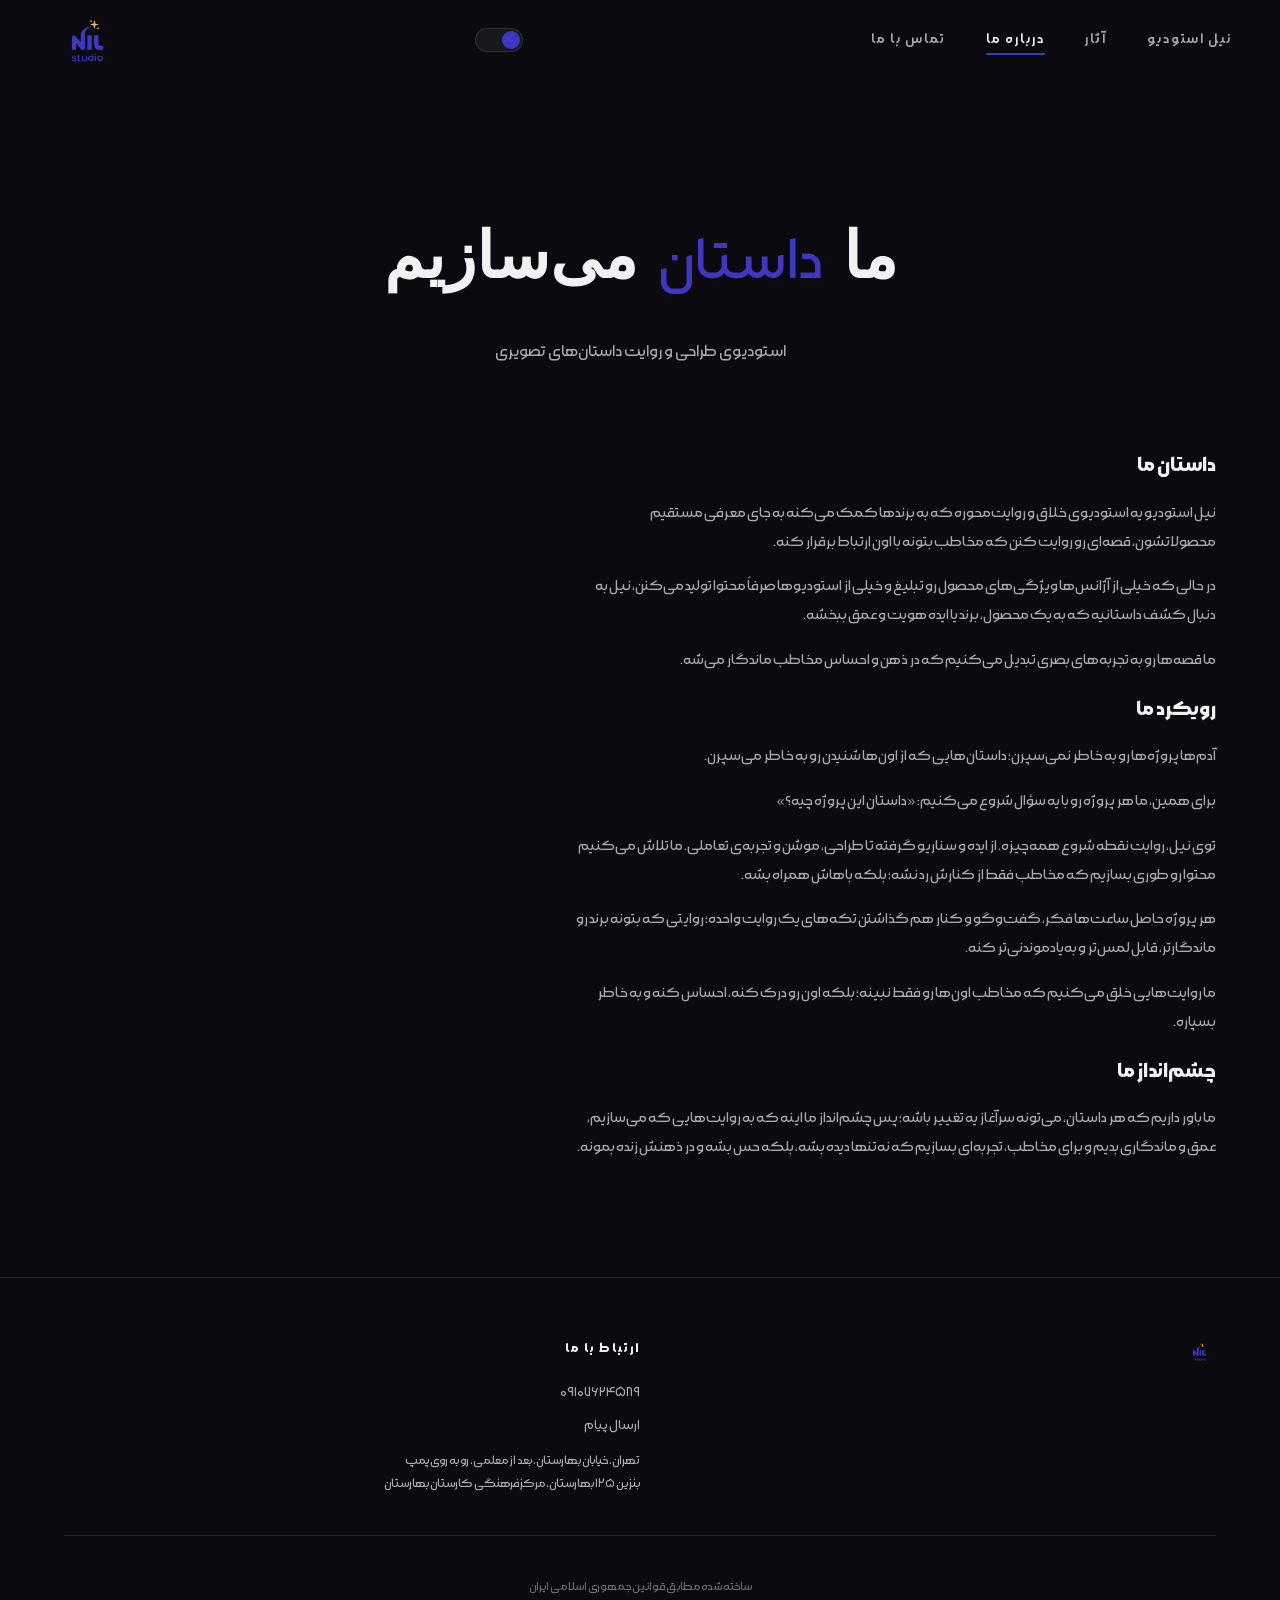
==== commit 43f982c7: "contact: make ایمیل/مکان/تلفن cards clickable (gmail/tel/maps) + team carousel version" ====
--- a/about.html
+++ b/about.html
@@ -26,17 +26,13 @@
       <label for="darkModeToggle"></label>
     </div>
     <a href="index.html" class="logo">
-      <img src="logo.png" alt="نیل استودیو" style="height: 56px; width: auto;">
+      <img src="logo.png" alt="نیل استودیو" style="height: 67px; width: auto;">
     </a>
   </header>
 
   <section class="about-page">
     <div class="about-hero-section">
       <div class="container">
-        <div class="hero-badge reveal" style="display: inline-flex; margin-bottom: 24px;">
-          <span class="hero-badge-dot"></span>
-          درباره ما
-        </div>
         <h1 class="reveal">
           ما <span class="gradient-text">داستان</span> می‌سازیم
         </h1>
@@ -49,41 +45,26 @@
     <div class="about-content-section">
       <div class="container">
         <div class="about-grid">
-          <div class="about-text-block">
+        <div class="about-text-block">
             <div class="reveal">
               <h2>داستان ما</h2>
-              <p>نیل استودیو یک استودیوی خلاق در زمینه طراحی و روایت داستان‌های تصویری است. ما با ترکیب هنرهای بصری، روایت‌پردازی و فناوری، داستان‌هایی می‌سازیم که ارزش تعریف‌شدن دارند.</p>
-              <p>تیم ما متشکل از هنرمندان، نویسندگان، طراحان و توسعه‌دهندگانی است که هر کدام از مسیرهای مختلفی به این نقطه رسیده‌اند، اما یک باور مشترک دارند: عشق به ساختن داستان.</p>
+              <p>نیل استودیو یه استودیوی خلاق و روایت‌محوره که به برندها کمک می‌کنه به جای معرفی مستقیم محصولاتشون، قصه‌ای رو روایت کنن که مخاطب بتونه با اون ارتباط برقرار کنه.</p>
+              <p>در حالی که خیلی از آژانس‌ها ویژگی‌های محصول رو تبلیغ و خیلی از استودیوها صرفاً محتوا تولید می‌کنن، نیل به دنبال کشف داستانیه که به یک محصول، برند یا ایده هویت و عمق ببخشه.</p>
+              <p>ما قصه‌ها رو به تجربه‌های بصری تبدیل می‌کنیم که در ذهن و احساس مخاطب ماندگار می‌شه.</p>
             </div>
 
             <div class="reveal">
               <h2>رویکرد ما</h2>
-              <p>ما به هر پروژه به چشم یک جهان تازه نگاه می‌کنیم. جهان‌هایی که شخصیت‌ها، رنگ‌ها و صداهای خاص خود را دارند. از ایده‌پردازی تا اجرا، هر مرحله را با دقت و عشق پیش می‌بریم.</p>
-              <p>باور داریم که一个好 داستان می‌تونه دنیا رو تغییر بده. پس هر چیزی که می‌سازیم، با این باور ساخته می‌شه.</p>
-            </div>
-          </div>
-
-          <div class="about-sidebar-sticky">
-            <div class="about-card reveal">
-              <h3><i class="fas fa-star"></i> تخصص‌ها</h3>
-              <ul>
-                <li>موشن گرافیک</li>
-                <li>انیمیشن</li>
-                <li>طراحی شخصیت</li>
-                <li>روایت‌پردازی</li>
-                <li>وب کمیک</li>
-                <li>برندینگ تصویری</li>
-              </ul>
+              <p>آدم‌ها پروژه‌ها رو به خاطر نمی‌سپرن؛ داستان‌هایی که از اون‌ها شنیدن رو به خاطر می‌سپرن.</p>
+              <p>برای همین، ما هر پروژه رو با یه سؤال شروع می‌کنیم: «داستان این پروژه چیه؟»</p>
+              <p>توی نیل، روایت نقطه شروع همه‌چیزه. از ایده و سناریو گرفته تا طراحی، موشن و تجربه‌ی تعاملی. ما تلاش می‌کنیم محتوا رو طوری بسازیم که مخاطب فقط از کنارش رد نشه؛ بلکه باهاش همراه بشه.</p>
+              <p>هر پروژه حاصل ساعت‌ها فکر، گفت‌وگو و کنار هم گذاشتن تکه‌های یک روایت واحده؛ روایتی که بتونه برند رو ماندگارتر، قابل لمس‌تر و به‌یادموندنی‌تر کنه.</p>
+              <p>ما روایت‌هایی خلق می‌کنیم که مخاطب اون‌ها رو فقط نبینه؛ بلکه اون رو درک کنه، احساس کنه و به خاطر بسپاره.</p>
             </div>
 
-            <div class="about-card reveal">
-              <h3><i class="fas fa-heart"></i> ارزش‌ها</h3>
-              <ul>
-                <li>خلاقیت بدون مرز</li>
-                <li>کار تیمی</li>
-                <li>توجه به جزئیات</li>
-                <li>ارتباط با مخاطب</li>
-              </ul>
+            <div class="reveal">
+              <h2>چشم‌انداز ما</h2>
+              <p>ما باور داریم که هر داستان، می‌تونه سرآغاز یه تغییر باشه؛ پس چشم‌انداز ما اینه که به روایت‌هایی که می‌سازیم، عمق و ماندگاری بدیم و برای مخاطب، تجربه‌ای بسازیم که نه‌تنها دیده بشه، بلکه حس بشه و در ذهنش زنده بمونه.</p>
             </div>
           </div>
         </div>
@@ -96,20 +77,9 @@
       <div class="footer-grid">
         <div class="footer-brand">
           <img src="logo.png" alt="نیل استودیو" style="height: 28px; width: auto; margin-bottom: 16px;">
-          <p>استودیوی طراحی و روایت داستان‌های تصویری. ما داستان می‌سازیم.</p>
-          <div class="footer-social">
-            <a href="https://t.me/nilstudiooo" target="_blank" aria-label="Telegram"><i class="fab fa-telegram-plane"></i></a>
-            <a href="https://www.instagram.com/nilstudioo" target="_blank" aria-label="Instagram"><i class="fab fa-instagram"></i></a>
-          </div>
         </div>
         <div class="footer-links">
-          <h4>دسترسی سریع</h4>
-          <a href="index.html">آثار</a>
-          <a href="about.html">درباره ما</a>
-          <a href="contact.html">تماس</a>
-        </div>
-        <div class="footer-links">
-          <h4>ارتباط</h4>
+          <h4>ارتباط با ما</h4>
           <a href="tel:+989107624589">۰۹۱۰۷۶۲۴۵۸۹</a>
           <a href="contact.html">ارسال پیام</a>
           <p style="color: var(--text-secondary); font-size: 0.85rem; line-height: 1.7; margin-top: 8px;">
@@ -118,7 +88,7 @@
         </div>
       </div>
       <div class="footer-bottom">
-        &copy; 2025 نیل استودیو. ساخته شده با عشق.
+        ساخته شده مطابق قوانین جمهوری اسلامی ایران
       </div>
     </div>
   </footer>
--- a/style.css
+++ b/style.css
@@ -1275,6 +1275,8 @@
   border: 1px solid var(--border);
   border-radius: var(--radius-md);
   transition: var(--transition);
+  text-decoration: none;
+  color: inherit;
 }
 
 .contact-info-card:hover {
